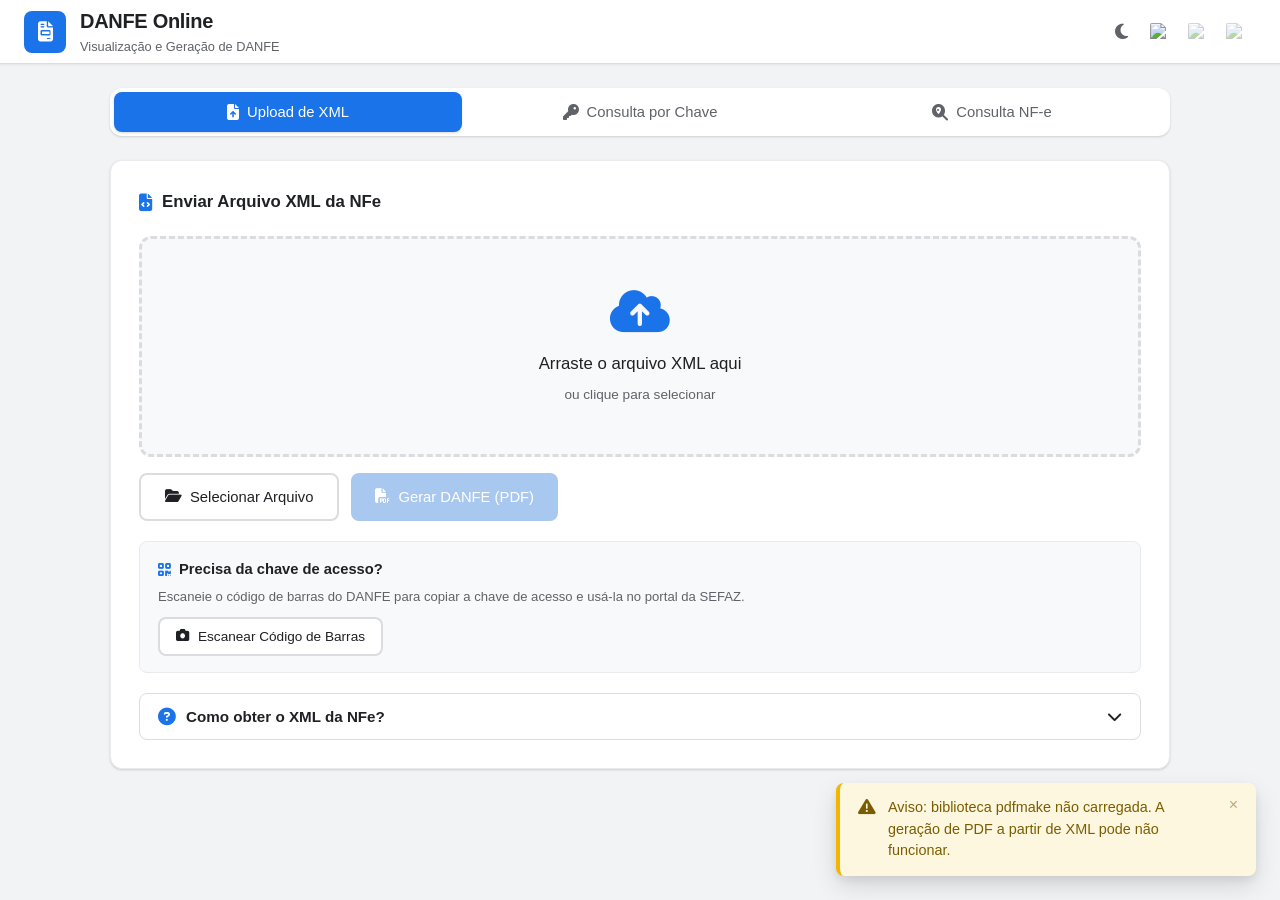
==== webapp/index.html @ e89772c6 "feat: initial project setup with DANFE Online web application - Add Docker configuration with PHP 8." ====
<!DOCTYPE html>
<html lang="pt-BR">
<head>
    <meta charset="UTF-8">
    <meta name="viewport" content="width=device-width, initial-scale=1.0">
    <meta name="theme-color" content="#1a73e8">
    <meta name="description" content="DANFE Online — Visualização e geração de Documento Auxiliar da Nota Fiscal Eletrônica 100% no navegador">
    <title>DANFE Online</title>
    <link rel="icon" href="data:image/svg+xml,<svg xmlns='http://www.w3.org/2000/svg' viewBox='0 0 100 100'><text y='.9em' font-size='90'>📄</text></svg>">
    <link rel="stylesheet" href="https://cdnjs.cloudflare.com/ajax/libs/font-awesome/6.5.1/css/all.min.css">

    <link rel="stylesheet" href="styles.css">


</head>
<body>

<!-- ============================================================
HEADER
============================================================ -->
<header class="header">
    <div class="header__logo" aria-hidden="true">
        <i class="fa-solid fa-file-invoice"></i>
    </div>
    <div>
        <h1 class="header__title" data-i18n="headerTitle">DANFE Online</h1>
        <span class="header__subtitle" data-i18n="headerSubtitle">Visualização e Geração de DANFE</span>
    </div>
    <div class="header__controls">
        <button class="theme-toggle" id="btn-theme-toggle" aria-label="Alternar tema claro/escuro" title="Alternar tema">
            <i class="fa-solid fa-moon"></i>
        </button>
        <div class="lang-flags" id="lang-flags">
            <img src="https://flagcdn.com/w40/br.png"
                 srcset="https://flagcdn.com/w80/br.png 2x"
                 data-lang="pt" class="lang-flag lang-flag--active"
                 alt="Português" title="Português (Brasil)">
            <img src="https://flagcdn.com/w40/us.png"
                 srcset="https://flagcdn.com/w80/us.png 2x"
                 data-lang="en" class="lang-flag"
                 alt="English" title="English (US)">
            <img src="https://flagcdn.com/w40/mx.png"
                 srcset="https://flagcdn.com/w80/mx.png 2x"
                 data-lang="es" class="lang-flag"
                 alt="Español" title="Español (México)">
        </div>
    </div>
</header>

    <!-- ============================================================
    MAIN CONTENT
    ============================================================ -->
    <main class="container">

        <!-- Tab Navigation -->
        <nav class="tab-nav" role="tablist" aria-label="Método de entrada">
            <button class="tab-nav__btn tab-nav__btn--active" role="tab" aria-selected="true"
                    data-tab="upload" id="tab-btn-upload">
                <i class="fa-solid fa-file-arrow-up tab-nav__icon"></i>
                <span class="tab-nav__label" data-i18n="tabUpload">Upload de XML</span>
            </button>
            <button class="tab-nav__btn" role="tab" aria-selected="false"
                    data-tab="consulta" id="tab-btn-consulta">
                <i class="fa-solid fa-key tab-nav__icon"></i>
                <span class="tab-nav__label" data-i18n="tabConsulta">Consulta por Chave</span>
            </button>
            <button class="tab-nav__btn" role="tab" aria-selected="false"
                    data-tab="nfe" id="tab-btn-nfe">
                <i class="fa-solid fa-magnifying-glass-location tab-nav__icon"></i>
                <span class="tab-nav__label" data-i18n="tabNfe">Consulta NF-e</span>
            </button>
        </nav>

        <!-- ============================================================
        TAB 2: CONSULTA POR CHAVE DE ACESSO
        ============================================================ -->
        <section class="tab-panel" id="panel-consulta" role="tabpanel" aria-labelledby="tab-btn-consulta">
            <div class="card">
                <h2 class="card__title">
                    <i class="fa-solid fa-key"></i> <span data-i18n="cardTitle1">Chave de Acesso da NFe</span>
                </h2>
                <div class="input-group">
                    <div class="input-wrapper">
                        <label class="input-wrapper__label" for="input-chave" data-i18n="inputLabel">
                            Digite os 44 dígitos da chave de acesso
                        </label>
                        <input
                            type="text"
                            id="input-chave"
                            class="input--chave"
                            placeholder="0000 0000 0000 0000 0000 0000 0000 0000 0000 0000 0000"
                            inputmode="numeric"
                            maxlength="55"
                            autocomplete="off"
                            aria-describedby="chave-hint digit-counter"
                        >
                        <div class="input-wrapper__hint" id="chave-hint">
                            <span class="digit-counter digit-counter--incomplete" id="digit-counter">
                                <i class="fa-solid fa-circle-exclamation"></i>
                                <span id="digit-count">0</span>/44 <span data-i18n="digitHint1">dígitos</span>
                            </span>
                            <span>A chave está no DANFE impresso ou no XML da NFe</span>
                        </div>
                    </div>
                </div>

                <div style="display:flex;gap:12px;margin-top:18px;flex-wrap:wrap;">
                    <button class="btn btn--secondary" id="btn-scan">
                        <i class="fa-solid fa-camera"></i> <span data-i18n="btnScan">Escanear com Câmera</span>
                    </button>
                    <button class="btn btn--primary" id="btn-consultar" disabled>
                        <i class="fa-solid fa-magnifying-glass"></i> <span data-i18n="btnConsultar">Consultar e Gerar PDF</span>
                    </button>
                </div>

                <!-- API Fallback Info -->
                <div class="fallback-box" id="fallback-api" role="alert">
                    <div class="fallback-box__title">
                        <i class="fa-solid fa-triangle-exclamation"></i>
                        Não foi possível consultar a API
                    </div>
                    <div class="fallback-box__text">
                        <p>A consulta automática via <strong>meudanfe.com.br</strong> não está disponível no momento
                        (limite de requisições ou falha na API).</p>

                        <p style="margin-top:8px;"><strong>Recomendado:</strong> Use a aba
                        <strong>"Upload de XML"</strong> — é 100% offline, não depende de APIs externas e é a forma mais
                        confiável de gerar o DANFE.</p>

                        <button class="btn btn--primary" id="btn-switch-to-upload" style="margin-top:12px;">
                            <i class="fa-solid fa-file-code"></i> Ir para Upload de XML
                        </button>

                        <p style="margin-top:12px;font-size:0.85rem;color:var(--color-text-secondary);">
                            Também é possível consultar diretamente no portal da SEFAZ:
                        </p>
                        <a href="https://www.nfe.fazenda.gov.br/portal/consultaRecaptcha.aspx?tipoConsulta=completa&tipoConteudo=3uHcyXG5kYw="
                           target="_blank" rel="noopener" class="fallback-box__link">
                            <i class="fa-solid fa-external-link-alt"></i> Consultar no Portal da NFe
                        </a>
                    </div>
                </div>
            </div>
        </section>

        <!-- ============================================================
        TAB 3: CONSULTA NF-e — Links por Cidade/Estado
        ============================================================ -->
        <section class="tab-panel" id="panel-nfe" role="tabpanel" aria-labelledby="tab-btn-nfe">

            <!-- National Link Banner -->
            <div class="card nfe-national-banner">
                <div class="nfe-national-banner__badge">
                    <i class="fa-solid fa-star"></i> <span data-i18n="nfeNationalBadge">NACIONAL</span>
                </div>
                <h2 class="card__title" style="margin-bottom:8px;">
                    <i class="fa-solid fa-globe-americas"></i> <span data-i18n="nfeNationalTitle">Sistema Nacional — NFS-e</span>
                </h2>
                <p class="nfe-national-banner__desc" data-i18n="nfeNationalDesc">
                    Busca unificada nacional. Todas as notas emitidas por MEIs (Microempreendedores Individuais) do Brasil
                    inteiro devem ser consultadas aqui, além de notas de empresas cujas prefeituras já aderiram
                    integralmente ao sistema nacional.
                </p>
                <a href="https://www.nfse.gov.br/consultapublica" target="_blank" rel="noopener"
                   class="nfe-national-banner__link">
                    <i class="fa-solid fa-arrow-up-right-from-square"></i>
                    <span data-i18n="nfeNationalLinkText">Acessar Consulta Pública Nacional</span>
                    <span class="nfe-national-banner__url">nfse.gov.br/consultapublica</span>
                </a>
            </div>

            <!-- Filter Input -->
            <div class="card" style="margin-top:16px;">
                <h2 class="card__title">
                    <i class="fa-solid fa-list-check"></i> <span data-i18n="nfeTableTitle">Consultas por Município</span>
                </h2>
                <div class="nfe-filter-wrapper">
                    <i class="fa-solid fa-search nfe-filter-wrapper__icon"></i>
                    <input
                        type="text"
                        id="input-nfe-filter"
                        class="nfe-filter-wrapper__input"
                        placeholder="Filtrar por cidade ou estado..."
                        data-i18n-placeholder="nfeFilterPlaceholder"
                        autocomplete="off"
                    >
                    <button class="nfe-filter-wrapper__clear" id="btn-nfe-filter-clear" title="Limpar filtro" style="display:none;">
                        <i class="fa-solid fa-xmark"></i>
                    </button>
                </div>
                <div class="nfe-filter-wrapper__results" id="nfe-filter-results">
                    <span id="nfe-results-count">0</span> <span data-i18n="nfeResultsFound">municípios encontrados</span>
                </div>

                <!-- Links Table -->
                <div class="nfe-table-container">
                    <table class="nfe-links-table" id="nfe-links-table">
                        <thead>
                            <tr>
                                <th data-i18n="nfeTableCity">Cidade</th>
                                <th data-i18n="nfeTableState">Estado</th>
                                <th data-i18n="nfeTableSystem">Sistema</th>
                                <th data-i18n="nfeTableLink">Link</th>
                            </tr>
                        </thead>
                        <tbody id="nfe-links-tbody">
                            <!-- Populated dynamically by JS -->
                        </tbody>
                    </table>
                </div>
                <div class="nfe-empty-state" id="nfe-empty-state" style="display:none;">
                    <i class="fa-solid fa-circle-exclamation"></i>
                    <span data-i18n="nfeNoResults">Nenhum município encontrado para este filtro.</span>
                </div>

                <!-- GINFES Tip -->
                <div class="nfe-ginfes-tip">
                    <i class="fa-solid fa-circle-info"></i>
                    <span data-i18n="nfeGinfesTip"><strong>Dica:</strong> Se a nota for de outra cidade que usa GINFES (ex: Santo André, Ribeirão Preto, Bauru), a lógica é a mesma — basta substituir o início do site (<code>cidade.ginfes.com.br</code>). Em qualquer um deles, clique em <strong>"Verificar Autenticidade"</strong>.</span>
                </div>
            </div>
        </section>

        <!-- ============================================================
        TAB 1: UPLOAD DE XML
        ============================================================ -->
        <section class="tab-panel tab-panel--active" id="panel-upload" role="tabpanel" aria-labelledby="tab-btn-upload">
            <div class="card">
                <h2 class="card__title">
                    <i class="fa-solid fa-file-code"></i> Enviar Arquivo XML da NFe
                </h2>

                <div class="drop-zone" id="drop-zone" role="button" tabindex="0"
                     aria-label="Arraste e solte o arquivo XML aqui ou clique para selecionar">
                    <i class="fa-solid fa-cloud-arrow-up drop-zone__icon"></i>
                    <p class="drop-zone__text">Arraste o arquivo XML aqui</p>
                    <p class="drop-zone__subtext">ou clique para selecionar</p>
                    <div class="drop-zone__file-info" id="file-info">
                        <i class="fa-solid fa-circle-check"></i>
                        <span id="file-name"></span>
                    </div>
                </div>
                <input type="file" id="file-input" accept=".xml,text/xml,application/xml" class="sr-only">

                <div style="margin-top:16px;display:flex;gap:12px;flex-wrap:wrap;">
                    <button class="btn btn--secondary" id="btn-select-file">
                        <i class="fa-solid fa-folder-open"></i> Selecionar Arquivo
                    </button>
                    <button class="btn btn--primary" id="btn-generate-pdf" disabled>
                        <i class="fa-solid fa-file-pdf"></i> Gerar DANFE (PDF)
                    </button>
                </div>

                <!-- Scan access key for SEFAZ lookup -->
                <div class="scan-key-section">
                    <div class="scan-key-section__header">
                        <i class="fa-solid fa-qrcode"></i>
                        <span>Precisa da chave de acesso?</span>
                    </div>
                    <p class="scan-key-section__desc">
                        Escaneie o código de barras do DANFE para copiar a chave de acesso e usá-la no portal da SEFAZ.
                    </p>
                    <div style="display:flex;gap:10px;flex-wrap:wrap;align-items:center;">
                        <button class="btn btn--secondary btn--sm" id="btn-scan-upload">
                            <i class="fa-solid fa-camera"></i> Escanear Código de Barras
                        </button>
                        <div class="scanned-key-display" id="scanned-key-display" style="display:none;">
                            <i class="fa-solid fa-circle-check scanned-key-display__icon"></i>
                            <code class="scanned-key-display__key" id="scanned-key-text"></code>
                            <button class="btn btn--sm btn--primary" id="btn-copy-key">
                                <i class="fa-solid fa-copy"></i> Copiar
                            </button>
                        </div>
                    </div>
                </div>

                <!-- "Como obter o XML" help section -->
                <div class="help-section">
                    <button class="help-section__toggle" id="btn-help-toggle" aria-expanded="false">
                        <i class="fa-solid fa-circle-question"></i>
                        <span>Como obter o XML da NFe?</span>
                        <i class="fa-solid fa-chevron-down help-section__arrow"></i>
                    </button>
                    <div class="help-section__content" id="help-content">
                        <p class="help-section__intro">
                            O XML da NFe é o arquivo oficial da nota fiscal eletrônica. Você pode obtê-lo de várias formas:
                        </p>
                        <ol class="help-section__list">
                            <li>
                                <strong>Portal da SEFAZ</strong> — Acesse o
                                <a href="https://www.nfe.fazenda.gov.br/portal/consultaRecaptcha.aspx?tipoConsulta=completa&tipoConteudo=3uHcyXG5kYw="
                                   target="_blank" rel="noopener">Portal Nacional da NFe</a>,
                                digite a chave de acesso de 44 dígitos e faça o download do XML.
                            </li>
                            <li>
                                <strong>E-mail</strong> — O arquivo XML geralmente é enviado por e-mail junto com o DANFE em PDF.
                                Procure por mensagens do remetente ou do seu sistema ERP.
                            </li>
                            <li>
                                <strong>Sistema ERP / Emissor de NFe</strong> — Se você usa um sistema como
                                Nota Fiscal Eletrônica, SPED, ou similar, o XML fica salvo no histórico de notas emitidas.
                            </li>
                            <li>
                                <strong>Portal da SEFAZ Estadual</strong> — Cada estado tem seu próprio portal de consulta
                                (ex: SEFAZ-SP, SEFAZ-MG, SEFAZ-RJ) onde é possível baixar o XML informando a chave de acesso.
                            </li>
                            <li>
                                <strong>Site do fornecedor</strong> — Muitos fornecedores disponibilizam o XML da sua compra
                                na área do cliente ou no histórico de pedidos.
                            </li>
                        </ol>
                        <p class="help-section__tip">
                            <i class="fa-solid fa-lightbulb"></i>
                            <strong>Dica:</strong> O XML é a forma mais confiável de gerar o DANFE, pois contém todos os dados
                            oficiais da nota fiscal e funciona 100% offline, sem depender de APIs externas.
                        </p>
                    </div>
                </div>
            </div>
        </section>

        <!-- ============================================================
        DANFE DOWNLOAD BAR (shown after PDF generation)
        ============================================================ -->
        <section class="pdf-section card" id="pdf-section" style="margin-top:20px;">
            <div class="download-bar">
                <i class="fa-solid fa-file-pdf download-bar__icon"></i>
                <div class="download-bar__info">
                    <div class="download-bar__filename" id="download-filename" data-i18n="downloadReady">DANFE pronto para download</div>
                    <div class="download-bar__status" data-i18n="downloadSuccess">PDF gerado com sucesso!</div>
                </div>
                <button class="btn btn--success" id="btn-download">
                    <i class="fa-solid fa-download"></i> <span data-i18n="btnDownload">Baixar PDF</span>
                </button>
            </div>
        </section>

    </main>

    <!-- ============================================================
    CAMERA MODAL
    ============================================================ -->
    <div class="modal" id="camera-modal" role="dialog" aria-modal="true" aria-labelledby="camera-title">
        <div class="modal__backdrop" id="modal-backdrop"></div>
        <div class="modal__content">
            <div class="modal__header">
                <h3 class="modal__title" id="camera-title">
                    <i class="fa-solid fa-camera"></i> Escanear Código de Barras
                </h3>
                <button class="modal__close" id="btn-close-camera" aria-label="Fechar câmera">
                    <i class="fa-solid fa-xmark"></i>
                </button>
            </div>
            <div class="modal__body">
                <div class="camera-container">
                    <div id="camera-reader"></div>
                </div>
                <div class="camera-status" id="camera-status">
                    Posicione o código de barras do DANFE na área de leitura
                </div>
                <div class="camera-controls">
                    <button class="btn btn--sm btn--secondary" id="btn-toggle-camera">
                        <i class="fa-solid fa-camera-rotate"></i> Alternar Câmera
                    </button>
                    <button class="btn btn--sm btn--secondary" id="btn-retry-camera">
                        <i class="fa-solid fa-rotate"></i> Tentar Novamente
                    </button>
                </div>
                <div class="camera-zoom">
                    <i class="fa-solid fa-magnifying-glass-minus camera-zoom__icon"></i>
                    <input type="range" id="zoom-slider" class="camera-zoom__slider"
                           min="1" max="3" step="0.1" value="1" title="Zoom da câmera">
                    <i class="fa-solid fa-magnifying-glass-plus camera-zoom__icon"></i>
                    <span class="camera-zoom__value" id="zoom-value">1.0×</span>
                </div>
            </div>
        </div>
    </div>

    <!-- ============================================================
    LOADING OVERLAY
    ============================================================ -->
    <div class="loading-overlay" id="loading-overlay" role="status" aria-live="polite">
        <div class="spinner"></div>
        <p class="loading-text" id="loading-text">Processando...</p>
    </div>

    <!-- ============================================================
    TOAST CONTAINER
    ============================================================ -->
    <div class="toast-container" id="toast-container" aria-live="polite" aria-atomic="false"></div>

    <!-- ============================================================
    EXTERNAL SCRIPTS (CDN)
    ============================================================ -->
    <script src="https://cdn.jsdelivr.net/npm/@ericblade/quagga2@1.8.3/dist/quagga.min.js"></script>
    <script src="https://cdnjs.cloudflare.com/ajax/libs/pdfmake/0.2.10/pdfmake.min.js"></script>
    <script src="https://cdnjs.cloudflare.com/ajax/libs/pdfmake/0.2.10/vfs_fonts.min.js"></script>

    <script src="app.js"></script>

</body>
</html>
---- webapp/styles.css ----
/* ============================================================
           CSS CUSTOM PROPERTIES
           ============================================================ */
        :root {
            --color-primary: #1a73e8;
            --color-primary-hover: #1557b0;
            --color-primary-light: #e8f0fe;
            --color-success: #0f9d58;
            --color-success-light: #e6f4ea;
            --color-warning: #f4b400;
            --color-warning-light: #fef7e0;
            --color-error: #db4437;
            --color-error-light: #fce8e6;
            --color-info: #4285f4;
            --color-info-light: #e8f0fe;
            --color-bg: #f1f3f4;
            --color-surface: #ffffff;
            --color-surface-alt: #f8f9fa;
            --color-text: #202124;
            --color-text-secondary: #5f6368;
            --color-text-muted: #80868b;
            --color-border: #dadce0;
            --color-border-light: #e8eaed;
            --shadow-xs: 0 1px 2px rgba(0,0,0,0.06);
            --shadow-sm: 0 1px 3px rgba(0,0,0,0.10), 0 1px 2px rgba(0,0,0,0.06);
            --shadow-md: 0 4px 6px rgba(0,0,0,0.10), 0 2px 4px rgba(0,0,0,0.06);
            --shadow-lg: 0 10px 25px rgba(0,0,0,0.12), 0 4px 10px rgba(0,0,0,0.08);
            --shadow-xl: 0 20px 50px rgba(0,0,0,0.18);
            --radius-xs: 4px;
            --radius-sm: 8px;
            --radius-md: 12px;
            --radius-lg: 16px;
            --radius-xl: 24px;
            --radius-full: 50%;
            --font-sans: -apple-system, BlinkMacSystemFont, 'Segoe UI', Roboto, Oxygen, Ubuntu, Cantarell, sans-serif;
            --font-mono: 'SF Mono', 'Fira Code', 'Fira Mono', 'Roboto Mono', 'Courier New', monospace;
            --transition-fast: 0.15s ease;
            --transition: 0.25s ease;
            --transition-slow: 0.4s ease;
            --max-width: 1100px;
            --header-height: 64px;
        }

        /* ============================================================
           DARK THEME
           ============================================================ */
        body.theme-dark {
            --color-primary: #8ab4f8;
            --color-primary-hover: #aecbfa;
            --color-primary-light: #1a2a4a;
            --color-success: #34a853;
            --color-success-light: #0d2818;
            --color-warning: #fdd663;
            --color-warning-light: #332b10;
            --color-error: #f28b82;
            --color-error-light: #3c1518;
            --color-info: #8ab4f8;
            --color-info-light: #1a2a4a;
            --color-bg: #0f0f1a;
            --color-surface: #1a1a2e;
            --color-surface-alt: #12122a;
            --color-text: #e8eaed;
            --color-text-secondary: #9aa0a6;
            --color-text-muted: #6e7681;
            --color-border: #2d2d4a;
            --color-border-light: #1e1e38;
            --shadow-xs: 0 1px 2px rgba(0,0,0,0.4);
            --shadow-sm: 0 1px 3px rgba(0,0,0,0.5), 0 1px 2px rgba(0,0,0,0.4);
            --shadow-md: 0 4px 6px rgba(0,0,0,0.5), 0 2px 4px rgba(0,0,0,0.4);
            --shadow-lg: 0 10px 25px rgba(0,0,0,0.6), 0 4px 10px rgba(0,0,0,0.5);
            --shadow-xl: 0 20px 50px rgba(0,0,0,0.7);
            color-scheme: dark;
        }

        /* ============================================================
           RESET & BASE
           ============================================================ */
        *, *::before, *::after { box-sizing: border-box; margin: 0; padding: 0; }

        html {
            font-size: 16px;
            -webkit-font-smoothing: antialiased;
            -moz-osx-font-smoothing: grayscale;
            scroll-behavior: smooth;
        }

        body {
            font-family: var(--font-sans);
            background: var(--color-bg);
            color: var(--color-text);
            line-height: 1.6;
            min-height: 100vh;
            display: flex;
            flex-direction: column;
        }

        /* ============================================================
           HEADER
           ============================================================ */
        .header {
            background: var(--color-surface);
            border-bottom: 1px solid var(--color-border);
            padding: 0 24px;
            height: var(--header-height);
            display: flex;
            align-items: center;
            gap: 14px;
            position: sticky;
            top: 0;
            z-index: 100;
            box-shadow: var(--shadow-xs);
        }

        .header__logo {
            width: 42px;
            height: 42px;
            background: var(--color-primary);
            border-radius: var(--radius-sm);
            display: flex;
            align-items: center;
            justify-content: center;
            color: white;
            font-size: 20px;
            flex-shrink: 0;
        }

        .header__title {
            font-size: 1.25rem;
            font-weight: 700;
            color: var(--color-text);
            letter-spacing: -0.3px;
        }

        .header__subtitle {
            font-size: 0.8rem;
            color: var(--color-text-secondary);
            font-weight: 400;
            display: block;
        }

        /* Header controls (theme + language) */
        .header__controls {
            display: flex;
            align-items: center;
            gap: 8px;
            margin-left: auto;
            flex-shrink: 0;
        }

        .theme-toggle {
            width: 38px;
            height: 38px;
            border: none;
            background: none;
            border-radius: var(--radius-full);
            cursor: pointer;
            display: flex;
            align-items: center;
            justify-content: center;
            font-size: 1.1rem;
            color: var(--color-text-secondary);
            transition: background var(--transition-fast), color var(--transition-fast);
        }

        .theme-toggle:hover {
            background: var(--color-bg);
            color: var(--color-text);
        }

        .lang-flags {
            display: flex;
            align-items: center;
            gap: 6px;
        }

        .lang-flag {
            width: 32px;
            height: 22px;
            border-radius: 4px;
            cursor: pointer;
            opacity: 0.45;
            transition: opacity var(--transition-fast), transform var(--transition-fast);
            object-fit: cover;
            border: 2px solid transparent;
        }

        .lang-flag:hover {
            opacity: 0.8;
            transform: scale(1.1);
        }

        .lang-flag--active {
            opacity: 1;
            border-color: transparent;
        }

        /* ============================================================
           MAIN CONTAINER
           ============================================================ */
        .container {
            max-width: var(--max-width);
            width: 100%;
            margin: 0 auto;
            padding: 24px 20px 40px;
            flex: 1;
        }

        /* ============================================================
           TAB NAVIGATION
           ============================================================ */
        .tab-nav {
            display: flex;
            gap: 4px;
            background: var(--color-surface);
            border-radius: var(--radius-md);
            padding: 4px;
            box-shadow: var(--shadow-sm);
            margin-bottom: 24px;
        }

        .tab-nav__btn {
            flex: 1;
            padding: 12px 20px;
            border: none;
            background: transparent;
            border-radius: var(--radius-sm);
            font-family: var(--font-sans);
            font-size: 0.925rem;
            font-weight: 500;
            color: var(--color-text-secondary);
            cursor: pointer;
            transition: all var(--transition-fast);
            display: flex;
            align-items: center;
            justify-content: center;
            gap: 8px;
            white-space: nowrap;
        }

        .tab-nav__btn:hover {
            background: var(--color-surface-alt);
            color: var(--color-text);
        }

        .tab-nav__btn--active {
            background: var(--color-primary);
            color: #fff;
            box-shadow: var(--shadow-sm);
        }

        .tab-nav__btn--active:hover {
            background: var(--color-primary-hover);
            color: #fff;
        }

        .tab-nav__icon { font-size: 1rem; }

        /* ============================================================
           TAB PANELS
           ============================================================ */
        .tab-panel { display: none; }
        .tab-panel--active { display: block; animation: fadeSlideIn 0.3s ease; }

        @keyframes fadeSlideIn {
            from { opacity: 0; transform: translateY(8px); }
            to { opacity: 1; transform: translateY(0); }
        }

        /* ============================================================
           CARDS
           ============================================================ */
        .card {
            background: var(--color-surface);
            border-radius: var(--radius-md);
            padding: 28px;
            box-shadow: var(--shadow-sm);
            border: 1px solid var(--color-border-light);
        }

        .card + .card { margin-top: 20px; }

        .card__title {
            font-size: 1.05rem;
            font-weight: 600;
            margin-bottom: 20px;
            display: flex;
            align-items: center;
            gap: 10px;
            color: var(--color-text);
        }

        .card__title i { color: var(--color-primary); font-size: 1.1rem; }

        /* ============================================================
           INPUT GROUPS
           ============================================================ */
        .input-group {
            display: flex;
            gap: 12px;
            align-items: flex-end;
            flex-wrap: wrap;
        }

        .input-wrapper {
            flex: 1;
            min-width: 280px;
        }

        .input-wrapper__label {
            display: block;
            font-size: 0.85rem;
            font-weight: 500;
            color: var(--color-text-secondary);
            margin-bottom: 6px;
        }

        .input-wrapper__hint {
            font-size: 0.75rem;
            color: var(--color-text-muted);
            margin-top: 6px;
            display: flex;
            align-items: center;
            gap: 6px;
        }

        .input--chave {
            width: 100%;
            padding: 13px 16px;
            border: 2px solid var(--color-border);
            border-radius: var(--radius-sm);
            font-family: var(--font-mono);
            font-size: 1.1rem;
            letter-spacing: 2px;
            color: var(--color-text);
            background: var(--color-surface-alt);
            transition: border-color var(--transition-fast), box-shadow var(--transition-fast);
            outline: none;
        }

        .input--chave:focus {
            border-color: var(--color-primary);
            box-shadow: 0 0 0 3px rgba(26,115,232,0.15);
            background: var(--color-surface);
        }

        .input--chave--error {
            border-color: var(--color-error);
            animation: shake 0.4s ease;
        }

        .input--chave--error:focus {
            box-shadow: 0 0 0 3px rgba(219,68,55,0.15);
        }

        .input--chave--valid {
            border-color: var(--color-success);
        }

        .input--chave--valid:focus {
            box-shadow: 0 0 0 3px rgba(15,157,88,0.15);
        }

        @keyframes shake {
            0%, 100% { transform: translateX(0); }
            20% { transform: translateX(-6px); }
            40% { transform: translateX(6px); }
            60% { transform: translateX(-4px); }
            80% { transform: translateX(4px); }
        }

        .digit-counter {
            display: inline-flex;
            align-items: center;
            gap: 6px;
            font-size: 0.8rem;
            font-weight: 500;
            padding: 4px 10px;
            border-radius: var(--radius-xl);
            transition: all var(--transition-fast);
        }

        .digit-counter--incomplete { background: var(--color-warning-light); color: #b06000; }
        .digit-counter--complete { background: var(--color-success-light); color: var(--color-success); }

        /* ============================================================
           BUTTONS
           ============================================================ */
        .btn {
            display: inline-flex;
            align-items: center;
            justify-content: center;
            gap: 8px;
            padding: 12px 24px;
            border: none;
            border-radius: var(--radius-sm);
            font-family: var(--font-sans);
            font-size: 0.925rem;
            font-weight: 500;
            cursor: pointer;
            transition: all var(--transition-fast);
            text-decoration: none;
            white-space: nowrap;
            line-height: 1.4;
        }

        .btn:active { transform: scale(0.97); }

        .btn--primary {
            background: var(--color-primary);
            color: #fff;
        }
        .btn--primary:hover { background: var(--color-primary-hover); box-shadow: var(--shadow-md); }
        .btn--primary:disabled { background: #a8c8f0; cursor: not-allowed; box-shadow: none; }
        body.theme-dark .btn--primary:disabled { background: #3a3a6a; color: #888; }

        .btn--secondary {
            background: var(--color-surface);
            color: var(--color-text);
            border: 2px solid var(--color-border);
        }
        .btn--secondary:hover { background: var(--color-surface-alt); border-color: var(--color-text-muted); }

        .btn--success {
            background: var(--color-success);
            color: #fff;
        }
        .btn--success:hover { background: #0b8043; box-shadow: var(--shadow-md); }

        .btn--icon {
            width: 42px;
            height: 42px;
            padding: 0;
            border-radius: var(--radius-full);
            background: var(--color-surface);
            border: 2px solid var(--color-border);
            color: var(--color-text-secondary);
            font-size: 1rem;
        }
        .btn--icon:hover { background: var(--color-surface-alt); color: var(--color-text); }

        .btn--sm { padding: 8px 16px; font-size: 0.85rem; }

        /* ============================================================
           DROP ZONE
           ============================================================ */
        .drop-zone {
            border: 3px dashed var(--color-border);
            border-radius: var(--radius-md);
            padding: 48px 24px;
            text-align: center;
            cursor: pointer;
            transition: all var(--transition);
            background: var(--color-surface-alt);
            position: relative;
        }

        .drop-zone:hover,
        .drop-zone--dragover {
            border-color: var(--color-primary);
            background: var(--color-primary-light);
            transform: translateY(-1px);
        }

        .drop-zone--dragover {
            border-style: solid;
            box-shadow: var(--shadow-md);
        }

        .drop-zone__icon {
            font-size: 3rem;
            color: var(--color-primary);
            margin-bottom: 16px;
            display: block;
            transition: transform var(--transition);
        }

        .drop-zone--dragover .drop-zone__icon { transform: scale(1.1); }

        .drop-zone__text {
            font-size: 1.05rem;
            font-weight: 500;
            color: var(--color-text);
            margin-bottom: 6px;
        }

        .drop-zone__subtext {
            font-size: 0.85rem;
            color: var(--color-text-secondary);
        }

        .drop-zone__file-info {
            margin-top: 16px;
            padding: 10px 16px;
            background: var(--color-success-light);
            color: var(--color-success);
            border-radius: var(--radius-sm);
            font-weight: 500;
            font-size: 0.9rem;
            display: none;
            align-items: center;
            gap: 8px;
            justify-content: center;
        }

        .drop-zone__file-info--visible { display: flex; }

        /* ============================================================
           PDF VIEWER
           ============================================================ */
        .pdf-section {
            display: none;
            animation: fadeSlideIn 0.4s ease;
        }

        .pdf-section--visible { display: block; }

        .pdf-section__header {
            display: flex;
            align-items: center;
            justify-content: space-between;
            flex-wrap: wrap;
            gap: 12px;
            margin-bottom: 16px;
        }

        .pdf-section__title {
            font-size: 1.05rem;
            font-weight: 600;
            display: flex;
            align-items: center;
            gap: 8px;
        }

        .download-bar {
            display: flex;
            align-items: center;
            gap: 14px;
            background: var(--color-success-light);
            border: 1px solid var(--color-success);
            border-radius: var(--radius-md);
            padding: 14px 20px;
            flex-wrap: wrap;
        }

        .download-bar__icon {
            font-size: 1.8rem;
            color: var(--color-success);
            flex-shrink: 0;
        }

        .download-bar__info {
            flex: 1;
            min-width: 150px;
        }

        .download-bar__filename {
            font-weight: 600;
            font-size: 0.92rem;
            color: var(--color-text);
            word-break: break-all;
        }

        .download-bar__status {
            font-size: 0.8rem;
            color: var(--color-success);
            font-weight: 500;
        }

        @media (max-width: 600px) {
            .download-bar {
                flex-direction: column;
                align-items: flex-start;
                gap: 10px;
            }
        }

        /* ============================================================
           MODAL (CAMERA)
           ============================================================ */
        .modal {
            display: none;
            position: fixed;
            inset: 0;
            z-index: 1000;
            align-items: center;
            justify-content: center;
        }

        .modal--visible {
            display: flex;
            animation: fadeIn 0.25s ease;
        }

        .modal__backdrop {
            position: absolute;
            inset: 0;
            background: rgba(0,0,0,0.6);
            backdrop-filter: blur(4px);
        }

        .modal__content {
            position: relative;
            background: var(--color-surface);
            border-radius: var(--radius-lg);
            box-shadow: var(--shadow-xl);
            width: 95%;
            max-width: 560px;
            max-height: 90vh;
            overflow-y: auto;
            padding: 0;
            animation: scaleIn 0.3s ease;
        }

        @keyframes fadeIn { from { opacity: 0; } to { opacity: 1; } }
        @keyframes scaleIn { from { opacity: 0; transform: scale(0.95); } to { opacity: 1; transform: scale(1); } }

        .modal__header {
            padding: 16px 20px;
            display: flex;
            align-items: center;
            justify-content: space-between;
            border-bottom: 1px solid var(--color-border-light);
        }

        .modal__title {
            font-size: 1rem;
            font-weight: 600;
            display: flex;
            align-items: center;
            gap: 8px;
        }

        .modal__close {
            width: 36px;
            height: 36px;
            border: none;
            background: transparent;
            border-radius: var(--radius-full);
            cursor: pointer;
            font-size: 1.2rem;
            color: var(--color-text-secondary);
            display: flex;
            align-items: center;
            justify-content: center;
            transition: all var(--transition-fast);
        }
        .modal__close:hover { background: var(--color-surface-alt); color: var(--color-text); }

        .modal__body { padding: 20px; }

        .camera-container {
            width: 100%;
            border-radius: var(--radius-sm);
            overflow: hidden;
            background: #000;
        }

        .camera-container video {
            width: 100%;
            display: block;
            border-radius: var(--radius-sm);
            transition: transform 0.15s ease;
        }

        #camera-reader {
            width: 100%;
            min-height: 300px;
            position: relative;
        }

        #camera-reader .drawingBuffer {
            display: none;
        }

        .camera-zoom {
            display: flex;
            align-items: center;
            gap: 8px;
            margin-top: 14px;
            padding: 0 4px;
        }

        .camera-zoom__icon {
            font-size: 0.85rem;
            color: var(--color-text-secondary);
            flex-shrink: 0;
        }

        .camera-zoom__slider {
            flex: 1;
            height: 6px;
            -webkit-appearance: none;
            appearance: none;
            background: var(--color-border);
            border-radius: 3px;
            outline: none;
            cursor: pointer;
        }

        .camera-zoom__slider::-webkit-slider-thumb {
            -webkit-appearance: none;
            width: 18px;
            height: 18px;
            border-radius: 50%;
            background: var(--color-primary);
            cursor: pointer;
            border: 2px solid var(--color-surface);
            box-shadow: var(--shadow-xs);
        }

        .camera-zoom__slider::-moz-range-thumb {
            width: 18px;
            height: 18px;
            border-radius: 50%;
            background: var(--color-primary);
            cursor: pointer;
            border: 2px solid var(--color-surface);
        }

        .camera-zoom__value {
            font-size: 0.82rem;
            font-weight: 600;
            color: var(--color-text-secondary);
            min-width: 36px;
            text-align: center;
            flex-shrink: 0;
        }

        .camera-controls {
            display: flex;
            gap: 10px;
            margin-top: 16px;
            justify-content: center;
            flex-wrap: wrap;
        }

        .camera-status {
            text-align: center;
            margin-top: 12px;
            font-size: 0.85rem;
            color: var(--color-text-secondary);
            min-height: 20px;
        }

        /* ============================================================
           LOADING OVERLAY
           ============================================================ */
        .loading-overlay {
            display: none;
            position: fixed;
            inset: 0;
            z-index: 1100;
            background: rgba(255,255,255,0.85);
            backdrop-filter: blur(4px);
            align-items: center;
            justify-content: center;
            flex-direction: column;
            gap: 20px;
        }

        .loading-overlay--visible { display: flex; }

        .spinner {
            width: 48px;
            height: 48px;
            border: 4px solid var(--color-border);
            border-top-color: var(--color-primary);
            border-radius: var(--radius-full);
            animation: spin 0.8s linear infinite;
        }

        @keyframes spin { to { transform: rotate(360deg); } }

        .loading-text {
            font-size: 1rem;
            font-weight: 500;
            color: var(--color-text);
        }

        /* ============================================================
           TOAST NOTIFICATIONS
           ============================================================ */
        .toast-container {
            position: fixed;
            bottom: 24px;
            right: 24px;
            z-index: 1200;
            display: flex;
            flex-direction: column-reverse;
            gap: 10px;
            max-width: 420px;
            width: calc(100% - 48px);
        }

        .toast {
            padding: 14px 18px;
            border-radius: var(--radius-sm);
            box-shadow: var(--shadow-lg);
            display: flex;
            align-items: flex-start;
            gap: 12px;
            font-size: 0.9rem;
            line-height: 1.5;
            animation: toastSlideIn 0.35s ease;
            cursor: pointer;
            border-left: 4px solid transparent;
        }

        @keyframes toastSlideIn {
            from { opacity: 0; transform: translateX(80px); }
            to { opacity: 1; transform: translateX(0); }
        }

        .toast--removing {
            animation: toastSlideOut 0.3s ease forwards;
        }

        @keyframes toastSlideOut {
            from { opacity: 1; transform: translateX(0); }
            to { opacity: 0; transform: translateX(80px); }
        }

        .toast--success { background: #e6f4ea; color: #0b5e2e; border-left-color: var(--color-success); }
        .toast--error { background: #fce8e6; color: #a50e0e; border-left-color: var(--color-error); }
        .toast--warning { background: #fef7e0; color: #7a5d00; border-left-color: var(--color-warning); }
        .toast--info { background: #e8f0fe; color: #174ea6; border-left-color: var(--color-info); }

        .toast__icon { font-size: 1.1rem; flex-shrink: 0; margin-top: 1px; }
        .toast__text { flex: 1; }
        .toast__close {
            background: none;
            border: none;
            cursor: pointer;
            color: inherit;
            opacity: 0.5;
            font-size: 1rem;
            padding: 0;
            line-height: 1;
            flex-shrink: 0;
        }
        .toast__close:hover { opacity: 1; }

        /* ============================================================
           FALLBACK UI
           ============================================================ */
        .fallback-box {
            display: none;
            padding: 20px;
            background: var(--color-warning-light);
            border: 1px solid #fde293;
            border-radius: var(--radius-sm);
            margin-top: 16px;
            animation: fadeSlideIn 0.3s ease;
        }

        .fallback-box--visible { display: block; }

        .fallback-box__title {
            font-weight: 600;
            color: #7a5d00;
            margin-bottom: 10px;
            display: flex;
            align-items: center;
            gap: 8px;
        }

        .fallback-box__text {
            font-size: 0.9rem;
            color: #5f4b00;
            line-height: 1.6;
        }

        .fallback-box__link {
            display: inline-block;
            margin-top: 10px;
            color: var(--color-primary);
            font-weight: 500;
            text-decoration: none;
        }

        .fallback-box__link:hover { text-decoration: underline; }

        /* ============================================================
           RESPONSIVE
           ============================================================ */
        @media (max-width: 768px) {
            .container { padding: 16px 12px 32px; }
            .card { padding: 20px 16px; }
            .tab-nav__btn { padding: 10px 14px; font-size: 0.85rem; }
            .tab-nav__btn span.tab-nav__label { display: none; }
            .tab-nav__icon { font-size: 1.2rem; }
            .input--chave { font-size: 0.95rem; letter-spacing: 1px; padding: 12px 14px; }
            .input-group { flex-direction: column; }
            .btn { width: 100%; justify-content: center; }
            .pdf-section__header { flex-direction: column; }
            .modal__content { width: 98%; max-width: none; border-radius: var(--radius-md); }
            .toast-container { bottom: 16px; right: 16px; left: 16px; max-width: none; width: auto; }
        }

        @media (max-width: 480px) {
            .header { padding: 0 12px; }
            .header__title { font-size: 1.05rem; }
            .header__subtitle { font-size: 0.7rem; }
            .card__title { font-size: 0.95rem; }
            .drop-zone { padding: 32px 16px; }
            .drop-zone__icon { font-size: 2.5rem; }
        }

        /* ============================================================
           ACCESSIBILITY & PRINT
           ============================================================ */
        .sr-only {
            position: absolute; width: 1px; height: 1px;
            padding: 0; margin: -1px; overflow: hidden;
            clip: rect(0,0,0,0); white-space: nowrap; border: 0;
        }

        @media print {
            .header, .tab-nav, .card, .btn, .toast-container, .loading-overlay, .modal { display: none !important; }
            .pdf-viewer-wrapper { box-shadow: none; border: none; }
            .pdf-viewer { height: auto; min-height: auto; }
            .container { max-width: 100%; padding: 0; }
        }

        /* Hide html5-qrcode internal elements we don't need */
        #camera-reader button { display: none !important; }

        /* =====================================================
           HELP SECTION — "Como obter o XML"
           ===================================================== */
        .help-section {
            margin-top: 20px;
            border: 1px solid var(--color-border);
            border-radius: var(--radius-sm);
            overflow: hidden;
            background: var(--color-surface);
        }

        .help-section__toggle {
            display: flex;
            align-items: center;
            gap: 10px;
            width: 100%;
            padding: 14px 18px;
            background: none;
            border: none;
            cursor: pointer;
            font-size: 0.95rem;
            font-weight: 600;
            color: var(--color-text);
            text-align: left;
            transition: background var(--transition);
        }

        .help-section__toggle:hover {
            background: var(--color-bg);
        }

        .help-section__toggle .fa-circle-question {
            color: var(--color-primary);
            font-size: 1.1rem;
        }

        .help-section__arrow {
            margin-left: auto;
            transition: transform 0.25s ease;
        }

        .help-section__toggle[aria-expanded="true"] .help-section__arrow {
            transform: rotate(180deg);
        }

        .help-section__content {
            max-height: 0;
            overflow: hidden;
            transition: max-height 0.35s ease, padding 0.35s ease;
            padding: 0 18px;
        }

        .help-section__content--open {
            max-height: 600px;
            padding: 0 18px 16px;
        }

        .help-section__intro {
            font-size: 0.9rem;
            color: var(--color-text-secondary);
            margin: 0 0 12px;
        }

        .help-section__list {
            margin: 0 0 12px 20px;
            padding: 0;
            font-size: 0.88rem;
            line-height: 1.7;
            color: var(--color-text);
        }

        .help-section__list li {
            margin-bottom: 6px;
        }

        .help-section__list a {
            color: var(--color-primary);
            text-decoration: none;
            font-weight: 500;
        }

        .help-section__list a:hover {
            text-decoration: underline;
        }

        .help-section__tip {
            display: flex;
            align-items: flex-start;
            gap: 8px;
            font-size: 0.88rem;
            color: var(--color-primary-dark);
            background: #e8f0fe;
            border-radius: var(--radius-sm);
            padding: 10px 14px;
            margin: 0;
        }

        .help-section__tip .fa-lightbulb {
            flex-shrink: 0;
            margin-top: 1px;
        }

        /* =====================================================
           SCAN KEY SECTION (Upload tab)
           ===================================================== */
        .scan-key-section {
            margin-top: 20px;
            padding: 16px 18px;
            background: var(--color-surface-alt);
            border: 1px solid var(--color-border-light);
            border-radius: var(--radius-sm);
        }

        .scan-key-section__header {
            display: flex;
            align-items: center;
            gap: 8px;
            font-weight: 600;
            font-size: 0.92rem;
            color: var(--color-text);
            margin-bottom: 4px;
        }

        .scan-key-section__header .fa-qrcode {
            color: var(--color-primary);
        }

        .scan-key-section__desc {
            font-size: 0.82rem;
            color: var(--color-text-secondary);
            margin: 0 0 10px;
        }

        .scanned-key-display {
            display: flex;
            align-items: center;
            gap: 10px;
            flex: 1;
            min-width: 0;
        }

        .scanned-key-display__icon {
            color: var(--color-success);
            font-size: 1.1rem;
            flex-shrink: 0;
        }

        .scanned-key-display__key {
            font-family: var(--font-mono);
            font-size: 0.78rem;
            background: var(--color-bg);
            padding: 6px 10px;
            border-radius: var(--radius-xs);
            color: var(--color-text);
            word-break: break-all;
            flex: 1;
            min-width: 0;
            border: 1px solid var(--color-border-light);
        }

        /* =====================================================
           NF-E LINKS DIRECTORY — National Banner
           ===================================================== */
        .nfe-national-banner {
            position: relative;
            border: 2px solid var(--color-primary);
            background: var(--color-primary-light);
            overflow: hidden;
        }

        .nfe-national-banner__badge {
            display: inline-flex;
            align-items: center;
            gap: 6px;
            background: var(--color-primary);
            color: #fff;
            font-size: 0.7rem;
            font-weight: 700;
            padding: 4px 12px;
            border-radius: var(--radius-xl);
            letter-spacing: 0.5px;
            margin-bottom: 8px;
        }

        .nfe-national-banner__desc {
            font-size: 0.88rem;
            color: var(--color-text-secondary);
            line-height: 1.6;
            margin-bottom: 16px;
            max-width: 700px;
        }

        .nfe-national-banner__link {
            display: inline-flex;
            align-items: center;
            gap: 10px;
            padding: 12px 22px;
            background: var(--color-primary);
            color: #fff;
            border-radius: var(--radius-sm);
            text-decoration: none;
            font-weight: 600;
            font-size: 0.95rem;
            transition: all var(--transition-fast);
        }

        .nfe-national-banner__link:hover {
            background: var(--color-primary-hover);
            box-shadow: var(--shadow-md);
            text-decoration: none;
            color: #fff;
        }

        .nfe-national-banner__url {
            font-size: 0.75rem;
            opacity: 0.8;
            font-weight: 400;
            margin-left: 4px;
        }

        /* =====================================================
           NF-E FILTER
           ===================================================== */
        .nfe-filter-wrapper {
            position: relative;
            margin-bottom: 12px;
        }

        .nfe-filter-wrapper__icon {
            position: absolute;
            left: 14px;
            top: 50%;
            transform: translateY(-50%);
            color: var(--color-text-muted);
            font-size: 0.95rem;
            pointer-events: none;
            z-index: 1;
        }

        .nfe-filter-wrapper__input {
            width: 100%;
            padding: 11px 42px 11px 40px;
            border: 2px solid var(--color-border);
            border-radius: var(--radius-sm);
            font-family: var(--font-sans);
            font-size: 0.9rem;
            color: var(--color-text);
            background: var(--color-surface);
            transition: border-color var(--transition-fast), box-shadow var(--transition-fast);
            outline: none;
        }

        .nfe-filter-wrapper__input:focus {
            border-color: var(--color-primary);
            box-shadow: 0 0 0 3px rgba(26,115,232,0.12);
        }

        .nfe-filter-wrapper__input::placeholder {
            color: var(--color-text-muted);
        }

        .nfe-filter-wrapper__clear {
            position: absolute;
            right: 10px;
            top: 50%;
            transform: translateY(-50%);
            background: none;
            border: none;
            cursor: pointer;
            color: var(--color-text-muted);
            font-size: 0.95rem;
            padding: 4px 8px;
            border-radius: var(--radius-full);
            display: flex;
            align-items: center;
            justify-content: center;
            transition: all var(--transition-fast);
        }

        .nfe-filter-wrapper__clear:hover {
            color: var(--color-text);
            background: var(--color-border-light);
        }

        .nfe-filter-wrapper__results {
            font-size: 0.8rem;
            color: var(--color-text-secondary);
            margin-bottom: 12px;
        }

        .nfe-filter-wrapper__results span:first-child {
            font-weight: 700;
            color: var(--color-primary);
        }

        /* =====================================================
           NF-E LINKS TABLE
           ===================================================== */
        .nfe-table-container {
            overflow-x: auto;
            margin: 0 -4px;
            border-radius: var(--radius-sm);
        }

        .nfe-links-table {
            width: 100%;
            border-collapse: collapse;
            font-size: 0.88rem;
            min-width: 600px;
        }

        .nfe-links-table thead {
            background: var(--color-surface-alt);
            position: sticky;
            top: 0;
            z-index: 2;
        }

        .nfe-links-table th {
            text-align: left;
            padding: 10px 14px;
            font-weight: 600;
            font-size: 0.78rem;
            color: var(--color-text-secondary);
            text-transform: uppercase;
            letter-spacing: 0.4px;
            border-bottom: 2px solid var(--color-border);
            white-space: nowrap;
        }

        .nfe-links-table td {
            padding: 10px 14px;
            border-bottom: 1px solid var(--color-border-light);
            vertical-align: middle;
        }

        .nfe-links-table tbody tr {
            transition: background var(--transition-fast);
        }

        .nfe-links-table tbody tr:hover {
            background: var(--color-surface-alt);
        }

        .nfe-estado-badge {
            display: inline-block;
            padding: 2px 8px;
            border-radius: var(--radius-xs);
            font-size: 0.75rem;
            font-weight: 600;
            background: var(--color-info-light);
            color: var(--color-info);
            letter-spacing: 0.3px;
        }

        .nfe-sistema-tag {
            display: inline-block;
            padding: 2px 10px;
            border-radius: var(--radius-xs);
            font-size: 0.75rem;
            font-weight: 500;
            background: var(--color-bg);
            color: var(--color-text-secondary);
            white-space: nowrap;
        }

        .nfe-sistema-tag--ginfes {
            background: #e8f5e9;
            color: #2e7d32;
        }

        .nfe-sistema-tag--capital {
            background: #fff3e0;
            color: #e65100;
        }

        .nfe-link-btn {
            display: inline-flex;
            align-items: center;
            gap: 6px;
            padding: 5px 12px;
            border-radius: var(--radius-xs);
            font-size: 0.8rem;
            font-weight: 500;
            background: var(--color-primary);
            color: #fff;
            text-decoration: none;
            white-space: nowrap;
            transition: all var(--transition-fast);
        }

        .nfe-link-btn:hover {
            background: var(--color-primary-hover);
            text-decoration: none;
            color: #fff;
            box-shadow: var(--shadow-sm);
        }

        /* =====================================================
           NF-E EMPTY STATE
           ===================================================== */
        .nfe-empty-state {
            text-align: center;
            padding: 24px 16px;
            color: var(--color-text-muted);
            font-size: 0.9rem;
        }

        .nfe-empty-state i {
            font-size: 1.5rem;
            display: block;
            margin-bottom: 8px;
            opacity: 0.6;
        }

        /* =====================================================
           NF-E GINFES TIP
           ===================================================== */
        .nfe-ginfes-tip {
            margin-top: 16px;
            padding: 12px 16px;
            background: var(--color-info-light);
            border-radius: var(--radius-sm);
            font-size: 0.84rem;
            color: var(--color-text-secondary);
            line-height: 1.6;
            display: flex;
            align-items: flex-start;
            gap: 10px;
        }

        .nfe-ginfes-tip i {
            color: var(--color-info);
            flex-shrink: 0;
            margin-top: 2px;
            font-size: 1rem;
        }

        .nfe-ginfes-tip code {
            background: var(--color-bg);
            padding: 1px 6px;
            border-radius: 3px;
            font-family: var(--font-mono);
            font-size: 0.82rem;
            white-space: nowrap;
        }

        /* =====================================================
           DARK THEME OVERRIDES — NF-e Directory
           ===================================================== */
        body.theme-dark .nfe-sistema-tag--ginfes {
            background: #1b3a1b;
            color: #81c784;
        }

        body.theme-dark .nfe-sistema-tag--capital {
            background: #3a2a10;
            color: #ffb74d;
        }

        body.theme-dark .nfe-national-banner {
            background: var(--color-primary-light);
            border-color: var(--color-primary);
        }

        body.theme-dark .nfe-ginfes-tip {
            background: var(--color-info-light);
        }

        body.theme-dark .nfe-ginfes-tip code {
            background: var(--color-surface);
        }

        /* =====================================================
           RESPONSIVE — NF-e Table
           ===================================================== */
        @media (max-width: 768px) {
            .nfe-links-table {
                font-size: 0.82rem;
                min-width: 500px;
            }

            .nfe-links-table th,
            .nfe-links-table td {
                padding: 8px 10px;
            }

            .nfe-national-banner__link {
                width: 100%;
                justify-content: center;
                text-align: center;
            }

            .nfe-ginfes-tip {
                flex-direction: column;
                gap: 6px;
            }

            .nfe-link-btn {
                padding: 6px 10px;
                font-size: 0.75rem;
            }
        }

        @media (max-width: 480px) {
            .nfe-national-banner__badge {
                font-size: 0.65rem;
                padding: 3px 10px;
            }

            .nfe-national-banner__url {
                display: block;
                margin-left: 0;
                margin-top: 2px;
            }
        }
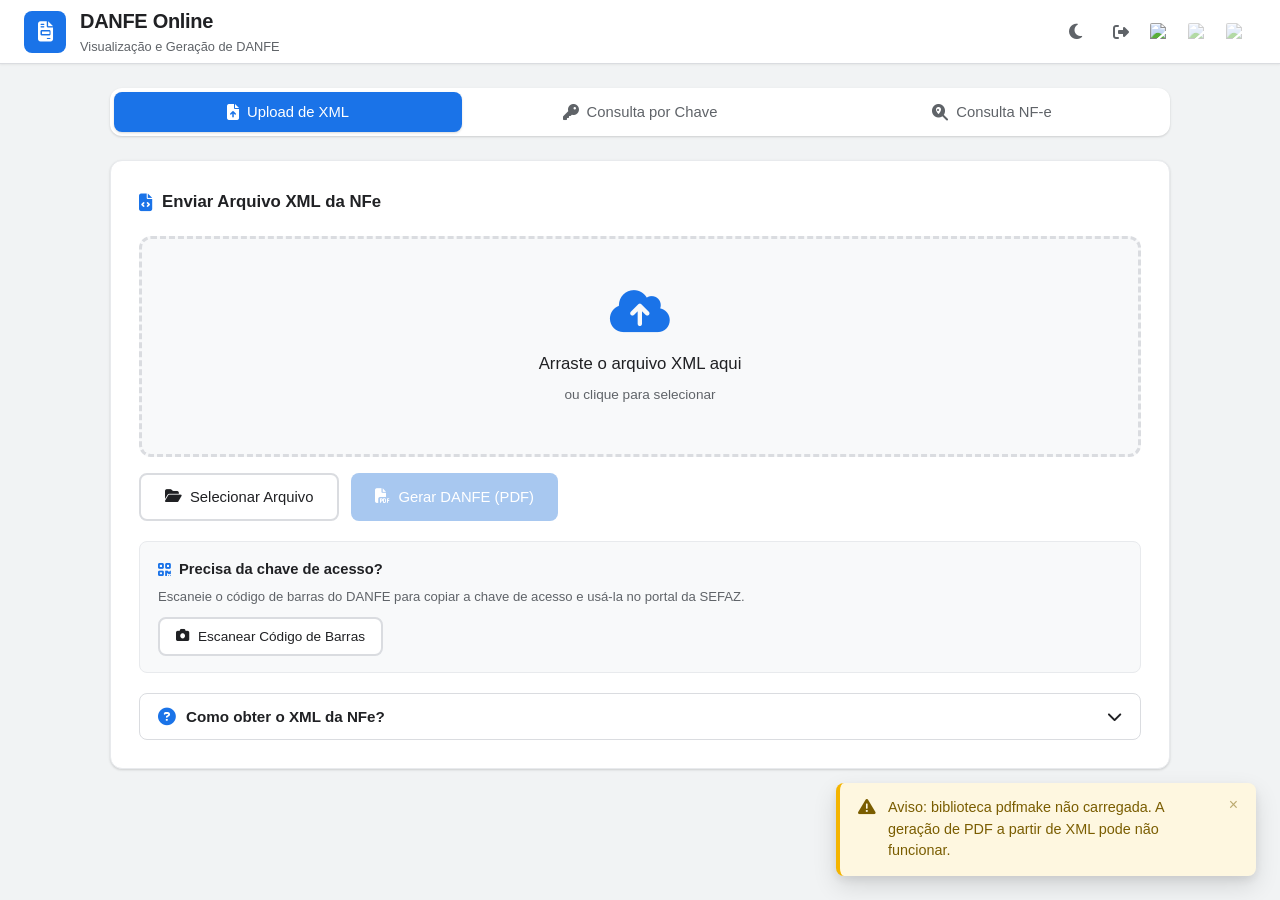
==== commit b050593a: "feat: replace HTTP Basic Auth with session-based login form - Rewrite auth.php to use PHP sessions i" ====
--- a/webapp/index.html
+++ b/webapp/index.html
@@ -30,6 +30,9 @@
         <button class="theme-toggle" id="btn-theme-toggle" aria-label="Alternar tema claro/escuro" title="Alternar tema">
             <i class="fa-solid fa-moon"></i>
         </button>
+        <a href="logout.php" class="header__logout" id="btn-logout" title="Sair" aria-label="Sair da conta">
+            <i class="fa-solid fa-right-from-bracket"></i>
+        </a>
         <div class="lang-flags" id="lang-flags">
             <img src="https://flagcdn.com/w40/br.png"
                  srcset="https://flagcdn.com/w80/br.png 2x"
--- a/webapp/styles.css
+++ b/webapp/styles.css
@@ -664,7 +664,7 @@
 
         #camera-reader {
             width: 100%;
-            min-height: 300px;
+            min-height: 290px;
             position: relative;
         }
 
@@ -1441,3 +1441,196 @@
                 margin-top: 2px;
             }
         }
+
+        /* =====================================================
+           LOGIN PAGE
+           ===================================================== */
+        .login-page {
+            display: flex;
+            align-items: center;
+            justify-content: center;
+            min-height: 100vh;
+            background: var(--color-bg);
+        }
+
+        .login-wrapper {
+            width: 100%;
+            max-width: 420px;
+            padding: 24px;
+        }
+
+        .login-card {
+            background: var(--color-surface);
+            border-radius: var(--radius-lg);
+            padding: 40px 36px;
+            box-shadow: var(--shadow-lg);
+            border: 1px solid var(--color-border-light);
+            animation: fadeSlideIn 0.4s ease;
+        }
+
+        .login-card__brand {
+            text-align: center;
+            margin-bottom: 32px;
+        }
+
+        .login-card__logo {
+            width: 56px;
+            height: 56px;
+            background: var(--color-primary);
+            border-radius: var(--radius-md);
+            display: inline-flex;
+            align-items: center;
+            justify-content: center;
+            color: #fff;
+            font-size: 26px;
+            margin-bottom: 14px;
+        }
+
+        .login-card__title {
+            font-size: 1.4rem;
+            font-weight: 700;
+            color: var(--color-text);
+            letter-spacing: -0.3px;
+            margin-bottom: 4px;
+        }
+
+        .login-card__subtitle {
+            font-size: 0.85rem;
+            color: var(--color-text-secondary);
+        }
+
+        /* Login error banner */
+        .login-error {
+            display: flex;
+            align-items: flex-start;
+            gap: 10px;
+            padding: 12px 16px;
+            background: var(--color-error-light);
+            color: var(--color-error);
+            border-radius: var(--radius-sm);
+            font-size: 0.88rem;
+            font-weight: 500;
+            margin-bottom: 20px;
+            animation: fadeSlideIn 0.3s ease;
+        }
+
+        .login-error i {
+            flex-shrink: 0;
+            margin-top: 1px;
+        }
+
+        .login-error--info {
+            background: var(--color-info-light);
+            color: var(--color-info);
+        }
+
+        /* Login form */
+        .login-form__field {
+            margin-bottom: 18px;
+        }
+
+        .login-form__label {
+            display: flex;
+            align-items: center;
+            gap: 8px;
+            font-size: 0.85rem;
+            font-weight: 500;
+            color: var(--color-text-secondary);
+            margin-bottom: 6px;
+        }
+
+        .login-form__label i {
+            color: var(--color-text-muted);
+            font-size: 0.85rem;
+            width: 16px;
+            text-align: center;
+        }
+
+        .login-form__input {
+            width: 100%;
+            padding: 12px 16px;
+            border: 2px solid var(--color-border);
+            border-radius: var(--radius-sm);
+            font-family: var(--font-sans);
+            font-size: 0.95rem;
+            color: var(--color-text);
+            background: var(--color-surface-alt);
+            transition: border-color var(--transition-fast), box-shadow var(--transition-fast);
+            outline: none;
+        }
+
+        .login-form__input:focus {
+            border-color: var(--color-primary);
+            box-shadow: 0 0 0 3px rgba(26,115,232,0.15);
+            background: var(--color-surface);
+        }
+
+        .login-form__input::placeholder {
+            color: var(--color-text-muted);
+        }
+
+        .login-form__submit {
+            width: 100%;
+            padding: 13px 24px;
+            border: none;
+            border-radius: var(--radius-sm);
+            font-family: var(--font-sans);
+            font-size: 1rem;
+            font-weight: 600;
+            cursor: pointer;
+            background: var(--color-primary);
+            color: #fff;
+            display: flex;
+            align-items: center;
+            justify-content: center;
+            gap: 10px;
+            transition: all var(--transition-fast);
+            margin-top: 6px;
+        }
+
+        .login-form__submit:hover {
+            background: var(--color-primary-hover);
+            box-shadow: var(--shadow-md);
+        }
+
+        .login-form__submit:active {
+            transform: scale(0.97);
+        }
+
+        @media (max-width: 480px) {
+            .login-card {
+                padding: 28px 20px;
+            }
+            .login-card__logo {
+                width: 48px;
+                height: 48px;
+                font-size: 22px;
+            }
+            .login-card__title {
+                font-size: 1.2rem;
+            }
+        }
+
+        /* =====================================================
+           HEADER LOGOUT BUTTON
+           ===================================================== */
+        .header__logout {
+            width: 38px;
+            height: 38px;
+            border: none;
+            background: none;
+            border-radius: var(--radius-full);
+            cursor: pointer;
+            display: flex;
+            align-items: center;
+            justify-content: center;
+            font-size: 1rem;
+            color: var(--color-text-secondary);
+            transition: background var(--transition-fast), color var(--transition-fast);
+            text-decoration: none;
+        }
+
+        .header__logout:hover {
+            background: var(--color-error-light);
+            color: var(--color-error);
+        }
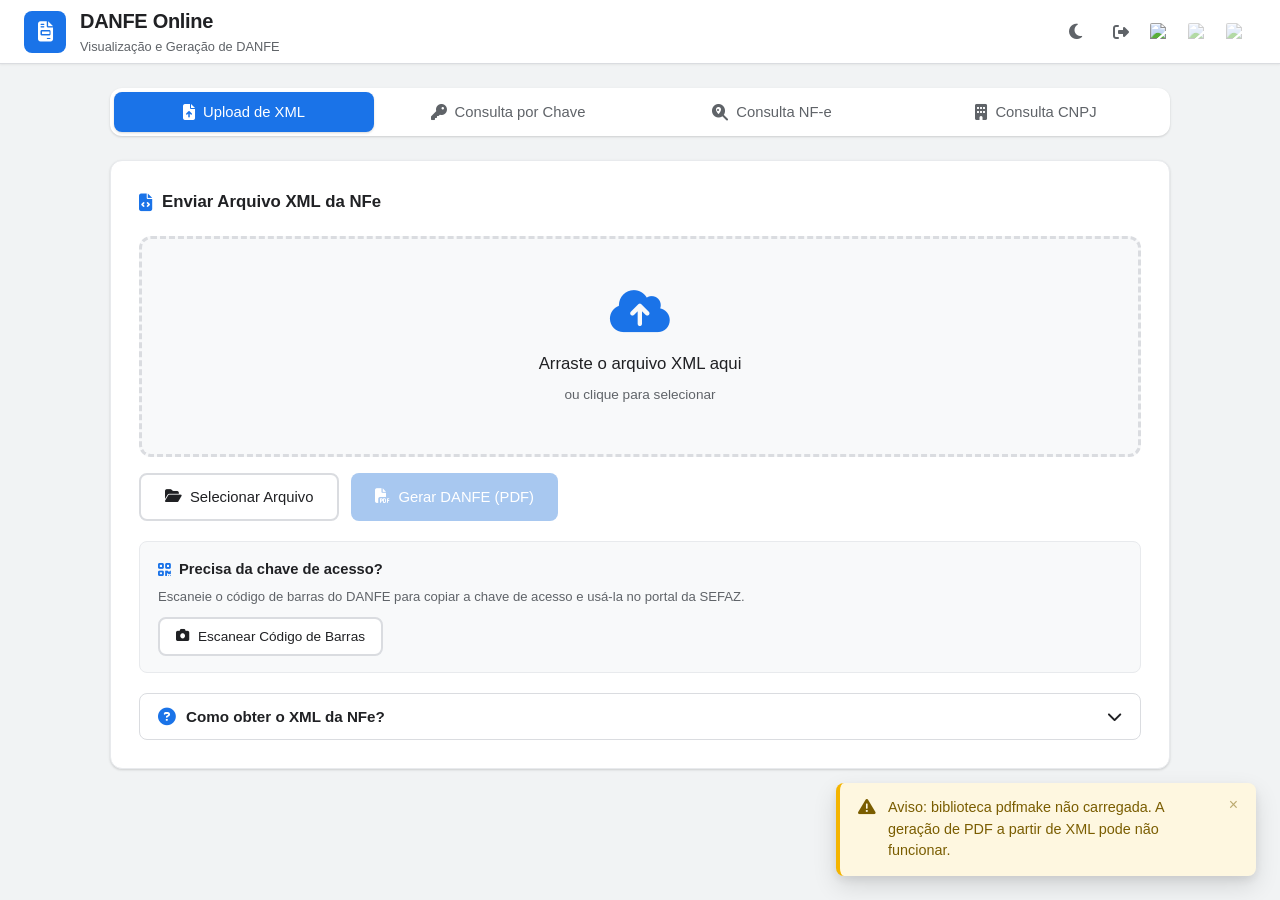
==== commit 50352199: "feat(cnpj): add CNPJá API lookup for companies and partners - add `cnpja-proxy.php` server-side prox" ====
--- a/webapp/index.html
+++ b/webapp/index.html
@@ -72,6 +72,11 @@
                 <i class="fa-solid fa-magnifying-glass-location tab-nav__icon"></i>
                 <span class="tab-nav__label" data-i18n="tabNfe">Consulta NF-e</span>
             </button>
+            <button class="tab-nav__btn" role="tab" aria-selected="false"
+                    data-tab="cnpja" id="tab-btn-cnpja">
+                <i class="fa-solid fa-building tab-nav__icon"></i>
+                <span class="tab-nav__label" data-i18n="tabCnpja">Consulta CNPJ</span>
+            </button>
         </nav>
 
         <!-- ============================================================
@@ -220,6 +225,102 @@
                 <div class="nfe-ginfes-tip">
                     <i class="fa-solid fa-circle-info"></i>
                     <span data-i18n="nfeGinfesTip"><strong>Dica:</strong> Se a nota for de outra cidade que usa GINFES (ex: Santo André, Ribeirão Preto, Bauru), a lógica é a mesma — basta substituir o início do site (<code>cidade.ginfes.com.br</code>). Em qualquer um deles, clique em <strong>"Verificar Autenticidade"</strong>.</span>
+                </div>
+            </div>
+        </section>
+
+        <!-- ============================================================
+        TAB 4: CONSULTA CNPJ (CNPJá API)
+        ============================================================ -->
+        <section class="tab-panel" id="panel-cnpja" role="tabpanel" aria-labelledby="tab-btn-cnpja">
+            <div class="card">
+                <h2 class="card__title">
+                    <i class="fa-solid fa-magnifying-glass-chart"></i>
+                    <span data-i18n="cnpjaTitle">Consulta CNPJ</span>
+                </h2>
+
+                <!-- Sub-tab Navigation -->
+                <nav class="cnpja-subtabs" role="tablist" aria-label="Consulta CNPJ">
+                    <button class="cnpja-subtab cnpja-subtab--active" role="tab" aria-selected="true"
+                            data-cnpja-subtab="empresa" id="cnpja-tab-btn-empresa">
+                        <i class="fa-solid fa-building"></i>
+                        <span data-i18n="cnpjaSubtabEmpresa">Empresa</span>
+                    </button>
+                    <button class="cnpja-subtab" role="tab" aria-selected="false"
+                            data-cnpja-subtab="socios" id="cnpja-tab-btn-socios">
+                        <i class="fa-solid fa-users"></i>
+                        <span data-i18n="cnpjaSubtabSocios">Sócios</span>
+                    </button>
+                </nav>
+
+                <!-- Sub-tab: Empresa (CNPJ → /office) -->
+                <div class="cnpja-subpanel cnpja-subpanel--active" id="cnpja-panel-empresa"
+                     role="tabpanel" aria-labelledby="cnpja-tab-btn-empresa">
+                    <div class="input-group" style="margin-top:20px;">
+                        <div class="input-wrapper">
+                            <label class="input-wrapper__label" for="input-cnpja-cnpj" data-i18n="cnpjaEmpresaLabel">
+                                Digite o CNPJ da empresa
+                            </label>
+                            <input
+                                type="text"
+                                id="input-cnpja-cnpj"
+                                class="input--chave input--cnpja"
+                                placeholder="00.000.000/0000-00"
+                                data-i18n="cnpjaEmpresaPlaceholder"
+                                data-i18n-attr="placeholder"
+                                inputmode="numeric"
+                                maxlength="18"
+                                autocomplete="off"
+                            >
+                            <div class="input-wrapper__hint" data-i18n="cnpjaEmpresaHint">
+                                Consulta de dados cadastrais e situação na Receita Federal
+                            </div>
+                        </div>
+                    </div>
+                    <div style="display:flex;gap:12px;margin-top:18px;flex-wrap:wrap;">
+                        <button class="btn btn--primary" id="btn-cnpja-consultar-empresa" disabled>
+                            <i class="fa-solid fa-magnifying-glass"></i>
+                            <span data-i18n="cnpjaBtnConsultar">Consultar</span>
+                        </button>
+                    </div>
+                    <div class="cnpja-error" id="cnpja-error-empresa" role="alert"></div>
+                    <div class="cnpja-result" id="cnpja-result-empresa"></div>
+                    <div class="cnpja-history" id="cnpja-history-empresa"></div>
+                </div>
+
+                <!-- Sub-tab: Sócios (CPF → /person) -->
+                <div class="cnpja-subpanel" id="cnpja-panel-socios"
+                     role="tabpanel" aria-labelledby="cnpja-tab-btn-socios">
+                    <div class="input-group" style="margin-top:20px;">
+                        <div class="input-wrapper">
+                            <label class="input-wrapper__label" for="input-cnpja-cpf" data-i18n="cnpjaSociosLabel">
+                                Digite o CPF do sócio
+                            </label>
+                            <input
+                                type="text"
+                                id="input-cnpja-cpf"
+                                class="input--chave input--cnpja"
+                                placeholder="000.000.000-00"
+                                data-i18n="cnpjaSociosPlaceholder"
+                                data-i18n-attr="placeholder"
+                                inputmode="numeric"
+                                maxlength="14"
+                                autocomplete="off"
+                            >
+                            <div class="input-wrapper__hint" data-i18n="cnpjaSociosHint">
+                                Consulta de pessoas e empresas das quais participa como sócio
+                            </div>
+                        </div>
+                    </div>
+                    <div style="display:flex;gap:12px;margin-top:18px;flex-wrap:wrap;">
+                        <button class="btn btn--primary" id="btn-cnpja-consultar-socios" disabled>
+                            <i class="fa-solid fa-magnifying-glass"></i>
+                            <span data-i18n="cnpjaBtnConsultar">Consultar</span>
+                        </button>
+                    </div>
+                    <div class="cnpja-error" id="cnpja-error-socios" role="alert"></div>
+                    <div class="cnpja-result" id="cnpja-result-socios"></div>
+                    <div class="cnpja-history" id="cnpja-history-socios"></div>
                 </div>
             </div>
         </section>
--- a/webapp/styles.css
+++ b/webapp/styles.css
@@ -881,6 +881,254 @@
         .fallback-box__link:hover { text-decoration: underline; }
 
         /* ============================================================
+           CNPJÁ LOOKUP (Consulta CNPJ)
+           ============================================================ */
+        .cnpja-subtabs {
+            display: flex;
+            gap: 4px;
+            background: var(--color-surface-alt);
+            border: 1px solid var(--color-border-light);
+            border-radius: var(--radius-sm);
+            padding: 4px;
+            margin-top: 4px;
+        }
+
+        .cnpja-subtab {
+            flex: 1;
+            padding: 10px 16px;
+            border: none;
+            background: transparent;
+            border-radius: var(--radius-xs);
+            font-family: var(--font-sans);
+            font-size: 0.9rem;
+            font-weight: 500;
+            color: var(--color-text-secondary);
+            cursor: pointer;
+            display: flex;
+            align-items: center;
+            justify-content: center;
+            gap: 8px;
+            transition: all var(--transition-fast);
+        }
+
+        .cnpja-subtab:hover { background: var(--color-surface); color: var(--color-text); }
+
+        .cnpja-subtab--active {
+            background: var(--color-primary);
+            color: #fff;
+            box-shadow: var(--shadow-xs);
+        }
+
+        .cnpja-subtab--active:hover { background: var(--color-primary-hover); color: #fff; }
+
+        .cnpja-subpanel { display: none; }
+        .cnpja-subpanel--active { display: block; animation: fadeSlideIn 0.25s ease; }
+
+        .input--cnpja { letter-spacing: 1px; font-size: 1rem; }
+
+        .cnpja-error {
+            display: none;
+            margin-top: 16px;
+            padding: 12px 16px;
+            background: var(--color-error-light);
+            color: var(--color-error);
+            border-radius: var(--radius-sm);
+            font-size: 0.9rem;
+            font-weight: 500;
+        }
+
+        .cnpja-error--visible { display: block; animation: fadeSlideIn 0.25s ease; }
+
+        .cnpja-result { margin-top: 20px; }
+
+        .cnpja-result__grid {
+            display: grid;
+            grid-template-columns: repeat(auto-fit, minmax(220px, 1fr));
+            gap: 12px;
+        }
+
+        .cnpja-result__item {
+            background: var(--color-surface-alt);
+            border: 1px solid var(--color-border-light);
+            border-radius: var(--radius-sm);
+            padding: 12px 14px;
+        }
+
+        .cnpja-result__label {
+            display: block;
+            font-size: 0.72rem;
+            font-weight: 600;
+            text-transform: uppercase;
+            letter-spacing: 0.4px;
+            color: var(--color-text-muted);
+            margin-bottom: 4px;
+        }
+
+        .cnpja-result__value {
+            font-size: 0.95rem;
+            color: var(--color-text);
+            word-break: break-word;
+        }
+
+        .cnpja-result__empty {
+            padding: 16px;
+            background: var(--color-surface-alt);
+            border: 1px dashed var(--color-border);
+            border-radius: var(--radius-sm);
+            color: var(--color-text-secondary);
+            display: flex;
+            align-items: center;
+            gap: 8px;
+            font-size: 0.9rem;
+        }
+
+        .cnpja-result__subtitle {
+            font-size: 0.95rem;
+            font-weight: 600;
+            color: var(--color-text);
+            margin: 20px 0 12px;
+            display: flex;
+            align-items: center;
+            gap: 8px;
+        }
+
+        .cnpja-result__subtitle i { color: var(--color-primary); }
+
+        .cnpja-company-list {
+            display: flex;
+            flex-direction: column;
+            gap: 10px;
+        }
+
+        .cnpja-company-item {
+            background: var(--color-surface-alt);
+            border: 1px solid var(--color-border-light);
+            border-radius: var(--radius-sm);
+            padding: 14px 16px;
+        }
+
+        .cnpja-company-item__header {
+            display: flex;
+            align-items: center;
+            justify-content: space-between;
+            gap: 12px;
+            flex-wrap: wrap;
+        }
+
+        .cnpja-company-item__header strong {
+            font-size: 0.95rem;
+            color: var(--color-text);
+        }
+
+        .cnpja-company-item__taxid {
+            font-family: var(--font-mono);
+            font-size: 0.8rem;
+            color: var(--color-text-secondary);
+            background: var(--color-surface);
+            border: 1px solid var(--color-border-light);
+            padding: 2px 8px;
+            border-radius: var(--radius-xs);
+        }
+
+        .cnpja-company-item__body {
+            display: flex;
+            flex-wrap: wrap;
+            gap: 8px 18px;
+            margin-top: 10px;
+            font-size: 0.85rem;
+            color: var(--color-text-secondary);
+        }
+
+        .cnpja-company-item__body span {
+            display: inline-flex;
+            align-items: center;
+            gap: 6px;
+        }
+
+        .cnpja-company-item__body i { color: var(--color-primary); }
+
+        .cnpja-history { margin-top: 24px; }
+
+        .cnpja-history__header {
+            display: flex;
+            align-items: center;
+            justify-content: space-between;
+            gap: 12px;
+            margin-bottom: 10px;
+            flex-wrap: wrap;
+        }
+
+        .cnpja-history__title {
+            font-size: 0.9rem;
+            font-weight: 600;
+            color: var(--color-text-secondary);
+            display: inline-flex;
+            align-items: center;
+            gap: 8px;
+        }
+
+        .cnpja-history__title i { color: var(--color-primary); }
+
+        .cnpja-history__clear {
+            border: none;
+            background: none;
+            color: var(--color-text-muted);
+            font-family: var(--font-sans);
+            font-size: 0.8rem;
+            cursor: pointer;
+            display: inline-flex;
+            align-items: center;
+            gap: 6px;
+            transition: color var(--transition-fast);
+        }
+
+        .cnpja-history__clear:hover { color: var(--color-error); }
+
+        .cnpja-history__list {
+            display: flex;
+            flex-wrap: wrap;
+            gap: 8px;
+        }
+
+        .cnpja-history__item {
+            display: inline-flex;
+            align-items: center;
+            gap: 10px;
+            padding: 8px 12px;
+            border: 1px solid var(--color-border-light);
+            border-radius: var(--radius-sm);
+            background: var(--color-surface-alt);
+            cursor: pointer;
+            font-family: var(--font-sans);
+            font-size: 0.82rem;
+            color: var(--color-text);
+            transition: all var(--transition-fast);
+        }
+
+        .cnpja-history__item:hover {
+            border-color: var(--color-primary);
+            background: var(--color-primary-light);
+        }
+
+        .cnpja-history__item-label { font-weight: 500; }
+
+        .cnpja-history__item-taxid {
+            font-family: var(--font-mono);
+            font-size: 0.78rem;
+            color: var(--color-text-muted);
+        }
+
+        .cnpja-history__empty {
+            font-size: 0.85rem;
+            color: var(--color-text-muted);
+        }
+
+        @media (max-width: 600px) {
+            .cnpja-company-item__body { flex-direction: column; gap: 6px; }
+            .cnpja-history__item { width: 100%; justify-content: space-between; }
+        }
+
+        /* ============================================================
            RESPONSIVE
            ============================================================ */
         @media (max-width: 768px) {
@@ -897,10 +1145,10 @@
             .toast-container { bottom: 16px; right: 16px; left: 16px; max-width: none; width: auto; }
         }
 
-        @media (max-width: 480px) {
+        @media (max-width: 525px) {
             .header { padding: 0 12px; }
             .header__title { font-size: 1.05rem; }
-            .header__subtitle { font-size: 0.7rem; }
+            .header__subtitle { display: none; }
             .card__title { font-size: 0.95rem; }
             .drop-zone { padding: 32px 16px; }
             .drop-zone__icon { font-size: 2.5rem; }
@@ -1398,6 +1646,46 @@
             background: var(--color-surface);
         }
 
+        /* Dark theme: fix text contrast on primary-colored elements
+           In dark theme, --color-primary becomes light blue (#8ab4f8),
+           so white text is unreadable. Use dark text instead. */
+        body.theme-dark .tab-nav__btn--active {
+            color: #1a1a2e;
+        }
+        body.theme-dark .tab-nav__btn--active:hover {
+            color: #1a1a2e;
+        }
+        body.theme-dark .btn--primary {
+            color: #1a1a2e;
+        }
+        body.theme-dark .btn--primary:hover {
+            color: #1a1a2e;
+        }
+        body.theme-dark .nfe-link-btn {
+            color: #1a1a2e;
+        }
+        body.theme-dark .nfe-link-btn:hover {
+            color: #1a1a2e;
+        }
+        body.theme-dark .nfe-national-banner__link {
+            color: #1a1a2e;
+        }
+        body.theme-dark .nfe-national-banner__link:hover {
+            color: #1a1a2e;
+        }
+        body.theme-dark .nfe-national-banner__badge {
+            color: #1a1a2e;
+        }
+        body.theme-dark .login-form__submit {
+            color: #1a1a2e;
+        }
+        body.theme-dark .login-form__submit:hover {
+            color: #1a1a2e;
+        }
+        body.theme-dark .header__logo {
+            color: #1a1a2e;
+        }
+
         /* =====================================================
            RESPONSIVE — NF-e Table
            ===================================================== */
@@ -1429,16 +1717,14 @@
             }
         }
 
-        @media (max-width: 480px) {
+        @media (max-width: 525px) {
             .nfe-national-banner__badge {
                 font-size: 0.65rem;
                 padding: 3px 10px;
             }
 
             .nfe-national-banner__url {
-                display: block;
-                margin-left: 0;
-                margin-top: 2px;
+                display: none;
             }
         }
 
@@ -1597,7 +1883,7 @@
             transform: scale(0.97);
         }
 
-        @media (max-width: 480px) {
+        @media (max-width: 525px) {
             .login-card {
                 padding: 28px 20px;
             }
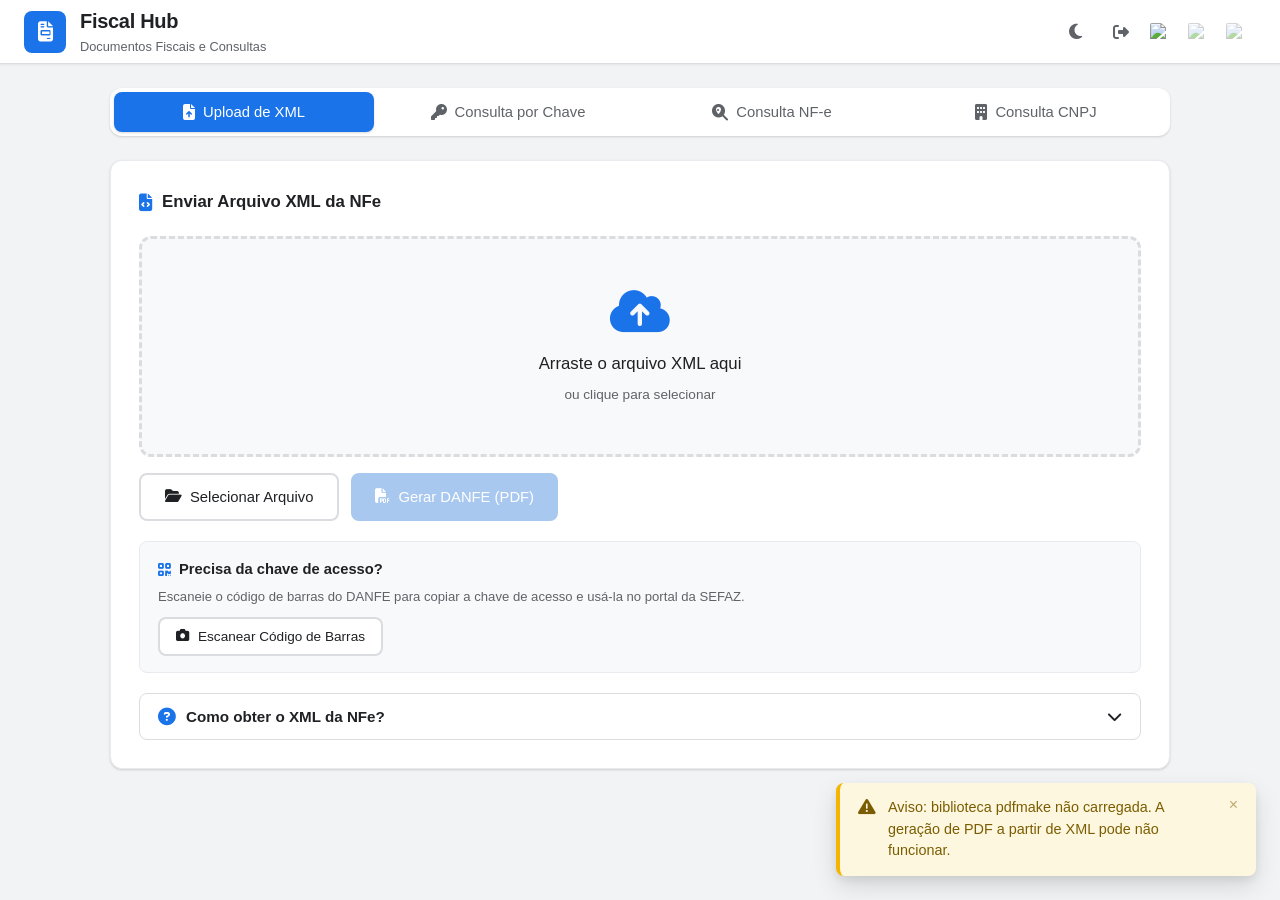
==== commit c96277d8: "feat: rebrand as Fiscal Hub and add CNPJá result pagination - Rebrand "DANFE Online" to "Fiscal Hub"" ====
--- a/webapp/index.html
+++ b/webapp/index.html
@@ -4,8 +4,8 @@
     <meta charset="UTF-8">
     <meta name="viewport" content="width=device-width, initial-scale=1.0">
     <meta name="theme-color" content="#1a73e8">
-    <meta name="description" content="DANFE Online — Visualização e geração de Documento Auxiliar da Nota Fiscal Eletrônica 100% no navegador">
-    <title>DANFE Online</title>
+    <meta name="description" content="Fiscal Hub — Visualização e geração de documentos fiscais, consulta de CNPJ/CPF e chaves de acesso 100% no navegador">
+    <title>Fiscal Hub</title>
     <link rel="icon" href="data:image/svg+xml,<svg xmlns='http://www.w3.org/2000/svg' viewBox='0 0 100 100'><text y='.9em' font-size='90'>📄</text></svg>">
     <link rel="stylesheet" href="https://cdnjs.cloudflare.com/ajax/libs/font-awesome/6.5.1/css/all.min.css">
 
@@ -23,8 +23,8 @@
         <i class="fa-solid fa-file-invoice"></i>
     </div>
     <div>
-        <h1 class="header__title" data-i18n="headerTitle">DANFE Online</h1>
-        <span class="header__subtitle" data-i18n="headerSubtitle">Visualização e Geração de DANFE</span>
+        <h1 class="header__title" data-i18n="headerTitle">Fiscal Hub</h1>
+        <span class="header__subtitle" data-i18n="headerSubtitle">Documentos Fiscais e Consultas</span>
     </div>
     <div class="header__controls">
         <button class="theme-toggle" id="btn-theme-toggle" aria-label="Alternar tema claro/escuro" title="Alternar tema">
@@ -253,70 +253,60 @@
                     </button>
                 </nav>
 
-                <!-- Sub-tab: Empresa (CNPJ → /office) -->
+                <!-- Sub-tab: Empresa -->
                 <div class="cnpja-subpanel cnpja-subpanel--active" id="cnpja-panel-empresa"
                      role="tabpanel" aria-labelledby="cnpja-tab-btn-empresa">
-                    <div class="input-group" style="margin-top:20px;">
-                        <div class="input-wrapper">
-                            <label class="input-wrapper__label" for="input-cnpja-cnpj" data-i18n="cnpjaEmpresaLabel">
-                                Digite o CNPJ da empresa
-                            </label>
+                    <div class="cnpja-searchbar" style="margin-top:20px;">
+                        <div class="cnpja-searchbar__field">
+                            <i class="fa-solid fa-magnifying-glass cnpja-searchbar__icon"></i>
                             <input
                                 type="text"
-                                id="input-cnpja-cnpj"
-                                class="input--chave input--cnpja"
-                                placeholder="00.000.000/0000-00"
+                                id="input-cnpja-empresa"
+                                class="cnpja-searchbar__input"
+                                placeholder="CNPJ, razão social ou nome fantasia"
                                 data-i18n="cnpjaEmpresaPlaceholder"
                                 data-i18n-attr="placeholder"
-                                inputmode="numeric"
-                                maxlength="18"
+                                data-i18n-aria="cnpjaEmpresaLabel"
                                 autocomplete="off"
                             >
-                            <div class="input-wrapper__hint" data-i18n="cnpjaEmpresaHint">
-                                Consulta de dados cadastrais e situação na Receita Federal
-                            </div>
                         </div>
-                    </div>
-                    <div style="display:flex;gap:12px;margin-top:18px;flex-wrap:wrap;">
-                        <button class="btn btn--primary" id="btn-cnpja-consultar-empresa" disabled>
+                        <button class="btn btn--primary cnpja-searchbar__btn" id="btn-cnpja-consultar-empresa" disabled>
                             <i class="fa-solid fa-magnifying-glass"></i>
                             <span data-i18n="cnpjaBtnConsultar">Consultar</span>
                         </button>
                     </div>
+                    <div class="input-wrapper__hint" data-i18n="cnpjaEmpresaHint" style="margin-top:8px;">
+                        Informe um CNPJ para abrir o cadastro ou um nome para buscar opções
+                    </div>
                     <div class="cnpja-error" id="cnpja-error-empresa" role="alert"></div>
                     <div class="cnpja-result" id="cnpja-result-empresa"></div>
                     <div class="cnpja-history" id="cnpja-history-empresa"></div>
                 </div>
 
-                <!-- Sub-tab: Sócios (CPF → /person) -->
+                <!-- Sub-tab: Sócios -->
                 <div class="cnpja-subpanel" id="cnpja-panel-socios"
                      role="tabpanel" aria-labelledby="cnpja-tab-btn-socios">
-                    <div class="input-group" style="margin-top:20px;">
-                        <div class="input-wrapper">
-                            <label class="input-wrapper__label" for="input-cnpja-cpf" data-i18n="cnpjaSociosLabel">
-                                Digite o CPF do sócio
-                            </label>
+                    <div class="cnpja-searchbar" style="margin-top:20px;">
+                        <div class="cnpja-searchbar__field">
+                            <i class="fa-solid fa-magnifying-glass cnpja-searchbar__icon"></i>
                             <input
                                 type="text"
-                                id="input-cnpja-cpf"
-                                class="input--chave input--cnpja"
-                                placeholder="000.000.000-00"
+                                id="input-cnpja-socio"
+                                class="cnpja-searchbar__input"
+                                placeholder="CPF ou nome do sócio"
                                 data-i18n="cnpjaSociosPlaceholder"
                                 data-i18n-attr="placeholder"
-                                inputmode="numeric"
-                                maxlength="14"
+                                data-i18n-aria="cnpjaSociosLabel"
                                 autocomplete="off"
                             >
-                            <div class="input-wrapper__hint" data-i18n="cnpjaSociosHint">
-                                Consulta de pessoas e empresas das quais participa como sócio
-                            </div>
                         </div>
-                    </div>
-                    <div style="display:flex;gap:12px;margin-top:18px;flex-wrap:wrap;">
-                        <button class="btn btn--primary" id="btn-cnpja-consultar-socios" disabled>
+                        <button class="btn btn--primary cnpja-searchbar__btn" id="btn-cnpja-consultar-socios" disabled>
                             <i class="fa-solid fa-magnifying-glass"></i>
                             <span data-i18n="cnpjaBtnConsultar">Consultar</span>
                         </button>
+                    </div>
+                    <div class="input-wrapper__hint" data-i18n="cnpjaSociosHint" style="margin-top:8px;">
+                        Informe um CPF ou nome para buscar pessoas e suas participações
                     </div>
                     <div class="cnpja-error" id="cnpja-error-socios" role="alert"></div>
                     <div class="cnpja-result" id="cnpja-result-socios"></div>
--- a/webapp/styles.css
+++ b/webapp/styles.css
@@ -926,6 +926,54 @@
 
         .input--cnpja { letter-spacing: 1px; font-size: 1rem; }
 
+        .cnpja-searchbar {
+            display: flex;
+            align-items: stretch;
+            gap: 10px;
+            flex-wrap: wrap;
+        }
+
+        .cnpja-searchbar__field {
+            flex: 1;
+            min-width: 260px;
+            display: flex;
+            align-items: center;
+            gap: 10px;
+            padding: 0 14px;
+            border: 2px solid var(--color-border);
+            border-radius: var(--radius-sm);
+            background: var(--color-surface-alt);
+            transition: border-color var(--transition-fast), box-shadow var(--transition-fast), background var(--transition-fast);
+        }
+
+        .cnpja-searchbar__field:focus-within {
+            border-color: var(--color-primary);
+            box-shadow: 0 0 0 3px rgba(26,115,232,0.15);
+            background: var(--color-surface);
+        }
+
+        .cnpja-searchbar__icon {
+            font-size: 1rem;
+            color: var(--color-text-muted);
+            flex-shrink: 0;
+        }
+
+        .cnpja-searchbar__input {
+            flex: 1;
+            width: 100%;
+            padding: 13px 0;
+            border: none;
+            background: transparent;
+            font-family: var(--font-sans);
+            font-size: 1rem;
+            color: var(--color-text);
+            outline: none;
+        }
+
+        .cnpja-searchbar__btn {
+            white-space: nowrap;
+        }
+
         .cnpja-error {
             display: none;
             margin-top: 16px;
@@ -994,6 +1042,273 @@
 
         .cnpja-result__subtitle i { color: var(--color-primary); }
 
+        .cnpja-search-list {
+            display: flex;
+            flex-direction: column;
+            gap: 8px;
+        }
+
+        .cnpja-search-item {
+            display: flex;
+            align-items: center;
+            gap: 14px;
+            width: 100%;
+            padding: 12px 16px;
+            border: 1px solid var(--color-border-light);
+            border-radius: var(--radius-sm);
+            background: var(--color-surface-alt);
+            cursor: pointer;
+            font-family: var(--font-sans);
+            text-align: left;
+            transition: all var(--transition-fast);
+        }
+
+        .cnpja-search-item:hover {
+            border-color: var(--color-primary);
+            background: var(--color-primary-light);
+            transform: translateY(-1px);
+        }
+
+        .cnpja-search-item__avatar {
+            width: 42px;
+            height: 42px;
+            flex-shrink: 0;
+            border-radius: var(--radius-full);
+            display: flex;
+            align-items: center;
+            justify-content: center;
+            font-size: 1rem;
+            font-weight: 700;
+            color: var(--color-primary);
+            background: var(--color-primary-light);
+        }
+
+        .cnpja-search-item__avatar--person {
+            color: #fff;
+            background: var(--color-primary);
+        }
+
+        .cnpja-search-item__content {
+            flex: 1;
+            min-width: 0;
+            display: flex;
+            flex-direction: column;
+            gap: 2px;
+        }
+
+        .cnpja-search-item__title {
+            font-size: 0.95rem;
+            font-weight: 600;
+            color: var(--color-text);
+            white-space: nowrap;
+            overflow: hidden;
+            text-overflow: ellipsis;
+        }
+
+        .cnpja-search-item__meta {
+            font-size: 0.8rem;
+            color: var(--color-text-secondary);
+            white-space: nowrap;
+            overflow: hidden;
+            text-overflow: ellipsis;
+        }
+
+        .cnpja-search-item__chevron {
+            flex-shrink: 0;
+            font-size: 0.85rem;
+            color: var(--color-text-muted);
+        }
+
+        .cnpja-loadmore {
+            display: flex;
+            justify-content: center;
+            margin-top: 12px;
+        }
+
+        .cnpja-hero {
+            display: flex;
+            align-items: flex-start;
+            gap: 16px;
+            padding: 20px;
+            background: linear-gradient(135deg, var(--color-primary-light), var(--color-surface-alt));
+            border: 1px solid var(--color-border-light);
+            border-radius: var(--radius-md);
+        }
+
+        .cnpja-hero--person {
+            align-items: center;
+        }
+
+        .cnpja-hero__avatar {
+            width: 56px;
+            height: 56px;
+            flex-shrink: 0;
+            border-radius: var(--radius-full);
+            display: flex;
+            align-items: center;
+            justify-content: center;
+            font-size: 1.3rem;
+            font-weight: 700;
+            color: #fff;
+            background: var(--color-primary);
+        }
+
+        .cnpja-hero__main {
+            flex: 1;
+            min-width: 0;
+        }
+
+        .cnpja-hero__title {
+            font-size: 1.35rem;
+            font-weight: 700;
+            color: var(--color-text);
+            line-height: 1.3;
+            word-break: break-word;
+        }
+
+        .cnpja-hero__subtitle {
+            font-size: 0.95rem;
+            color: var(--color-text-secondary);
+            margin-top: 2px;
+        }
+
+        .cnpja-hero__badges {
+            display: flex;
+            flex-wrap: wrap;
+            gap: 8px;
+            margin-top: 10px;
+        }
+
+        .cnpja-badge {
+            display: inline-flex;
+            align-items: center;
+            gap: 6px;
+            padding: 4px 10px;
+            border-radius: var(--radius-xl);
+            font-size: 0.78rem;
+            font-weight: 600;
+            background: var(--color-surface);
+            border: 1px solid var(--color-border-light);
+            color: var(--color-text-secondary);
+        }
+
+        .cnpja-badge i { font-size: 0.7rem; }
+
+        .cnpja-badge--status { border-color: transparent; }
+        .cnpja-badge--success { background: var(--color-success-light); color: var(--color-success); }
+        .cnpja-badge--danger { background: var(--color-error-light); color: var(--color-error); }
+        .cnpja-badge--neutral { background: var(--color-surface-alt); color: var(--color-text-secondary); }
+
+        .cnpja-info-grid {
+            display: grid;
+            grid-template-columns: repeat(auto-fit, minmax(240px, 1fr));
+            gap: 12px;
+            margin-top: 14px;
+        }
+
+        .cnpja-info-item {
+            display: flex;
+            align-items: flex-start;
+            gap: 12px;
+            padding: 12px 14px;
+            background: var(--color-surface-alt);
+            border: 1px solid var(--color-border-light);
+            border-radius: var(--radius-sm);
+        }
+
+        .cnpja-info-item__icon {
+            width: 34px;
+            height: 34px;
+            flex-shrink: 0;
+            border-radius: var(--radius-xs);
+            display: flex;
+            align-items: center;
+            justify-content: center;
+            color: var(--color-primary);
+            background: var(--color-primary-light);
+        }
+
+        .cnpja-info-item__content {
+            min-width: 0;
+            display: flex;
+            flex-direction: column;
+            gap: 2px;
+        }
+
+        .cnpja-info-item__label {
+            font-size: 0.72rem;
+            font-weight: 600;
+            text-transform: uppercase;
+            letter-spacing: 0.4px;
+            color: var(--color-text-muted);
+        }
+
+        .cnpja-info-item__value {
+            font-size: 0.92rem;
+            color: var(--color-text);
+            word-break: break-word;
+        }
+
+        .cnpja-members {
+            display: flex;
+            flex-direction: column;
+            gap: 10px;
+        }
+
+        .cnpja-member {
+            display: flex;
+            align-items: center;
+            gap: 14px;
+            padding: 12px 16px;
+            background: var(--color-surface-alt);
+            border: 1px solid var(--color-border-light);
+            border-radius: var(--radius-sm);
+        }
+
+        .cnpja-member__avatar {
+            width: 42px;
+            height: 42px;
+            flex-shrink: 0;
+            border-radius: var(--radius-full);
+            display: flex;
+            align-items: center;
+            justify-content: center;
+            font-size: 0.95rem;
+            font-weight: 700;
+            color: #fff;
+            background: var(--color-primary);
+        }
+
+        .cnpja-member__content {
+            flex: 1;
+            min-width: 0;
+            display: flex;
+            flex-direction: column;
+            gap: 4px;
+        }
+
+        .cnpja-member__name {
+            font-size: 0.95rem;
+            font-weight: 600;
+            color: var(--color-text);
+        }
+
+        .cnpja-member__meta {
+            display: flex;
+            flex-wrap: wrap;
+            gap: 6px 16px;
+            font-size: 0.82rem;
+            color: var(--color-text-secondary);
+        }
+
+        .cnpja-member__meta span {
+            display: inline-flex;
+            align-items: center;
+            gap: 6px;
+        }
+
+        .cnpja-member__meta i { color: var(--color-primary); }
+
         .cnpja-company-list {
             display: flex;
             flex-direction: column;
@@ -1126,6 +1441,11 @@
         @media (max-width: 600px) {
             .cnpja-company-item__body { flex-direction: column; gap: 6px; }
             .cnpja-history__item { width: 100%; justify-content: space-between; }
+            .cnpja-searchbar__field { min-width: 0; }
+            .cnpja-searchbar__btn { width: 100%; }
+            .cnpja-hero { flex-direction: column; }
+            .cnpja-hero--person { align-items: flex-start; }
+            .cnpja-member { align-items: flex-start; }
         }
 
         /* ============================================================
